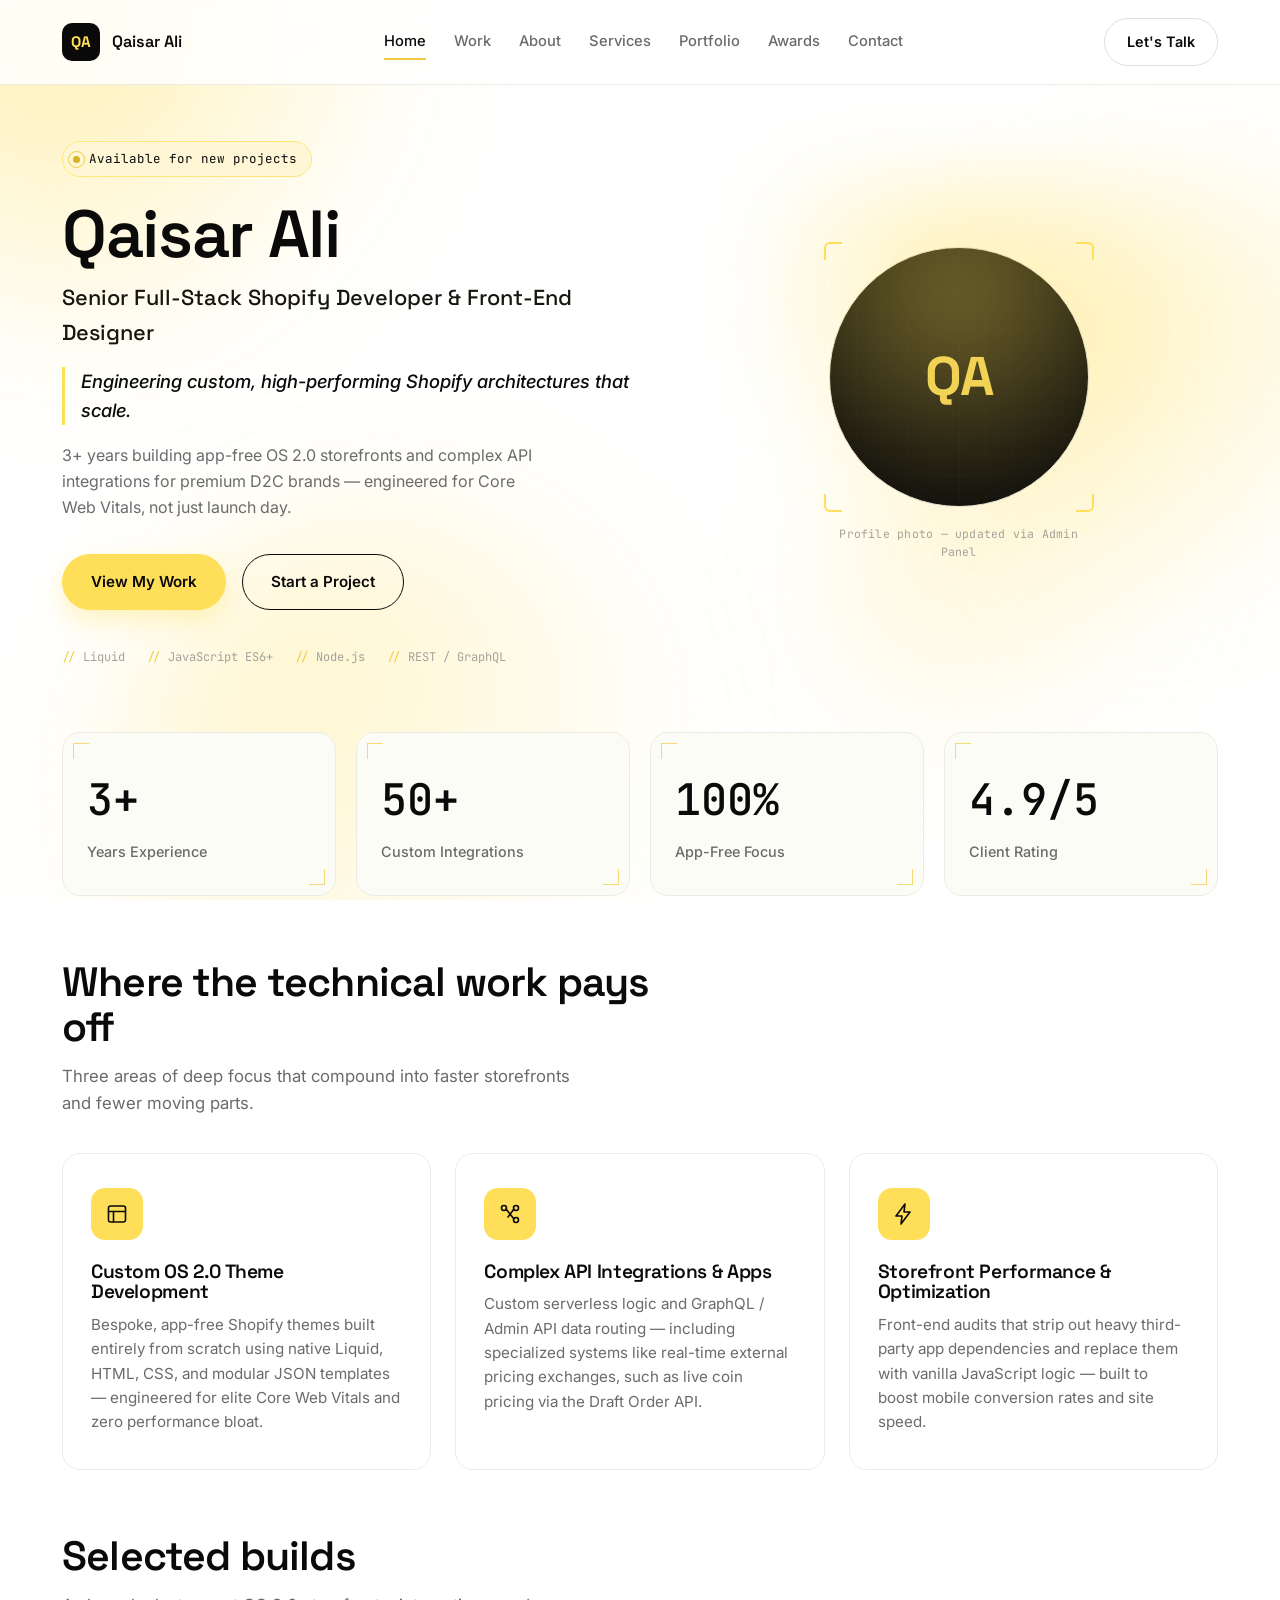
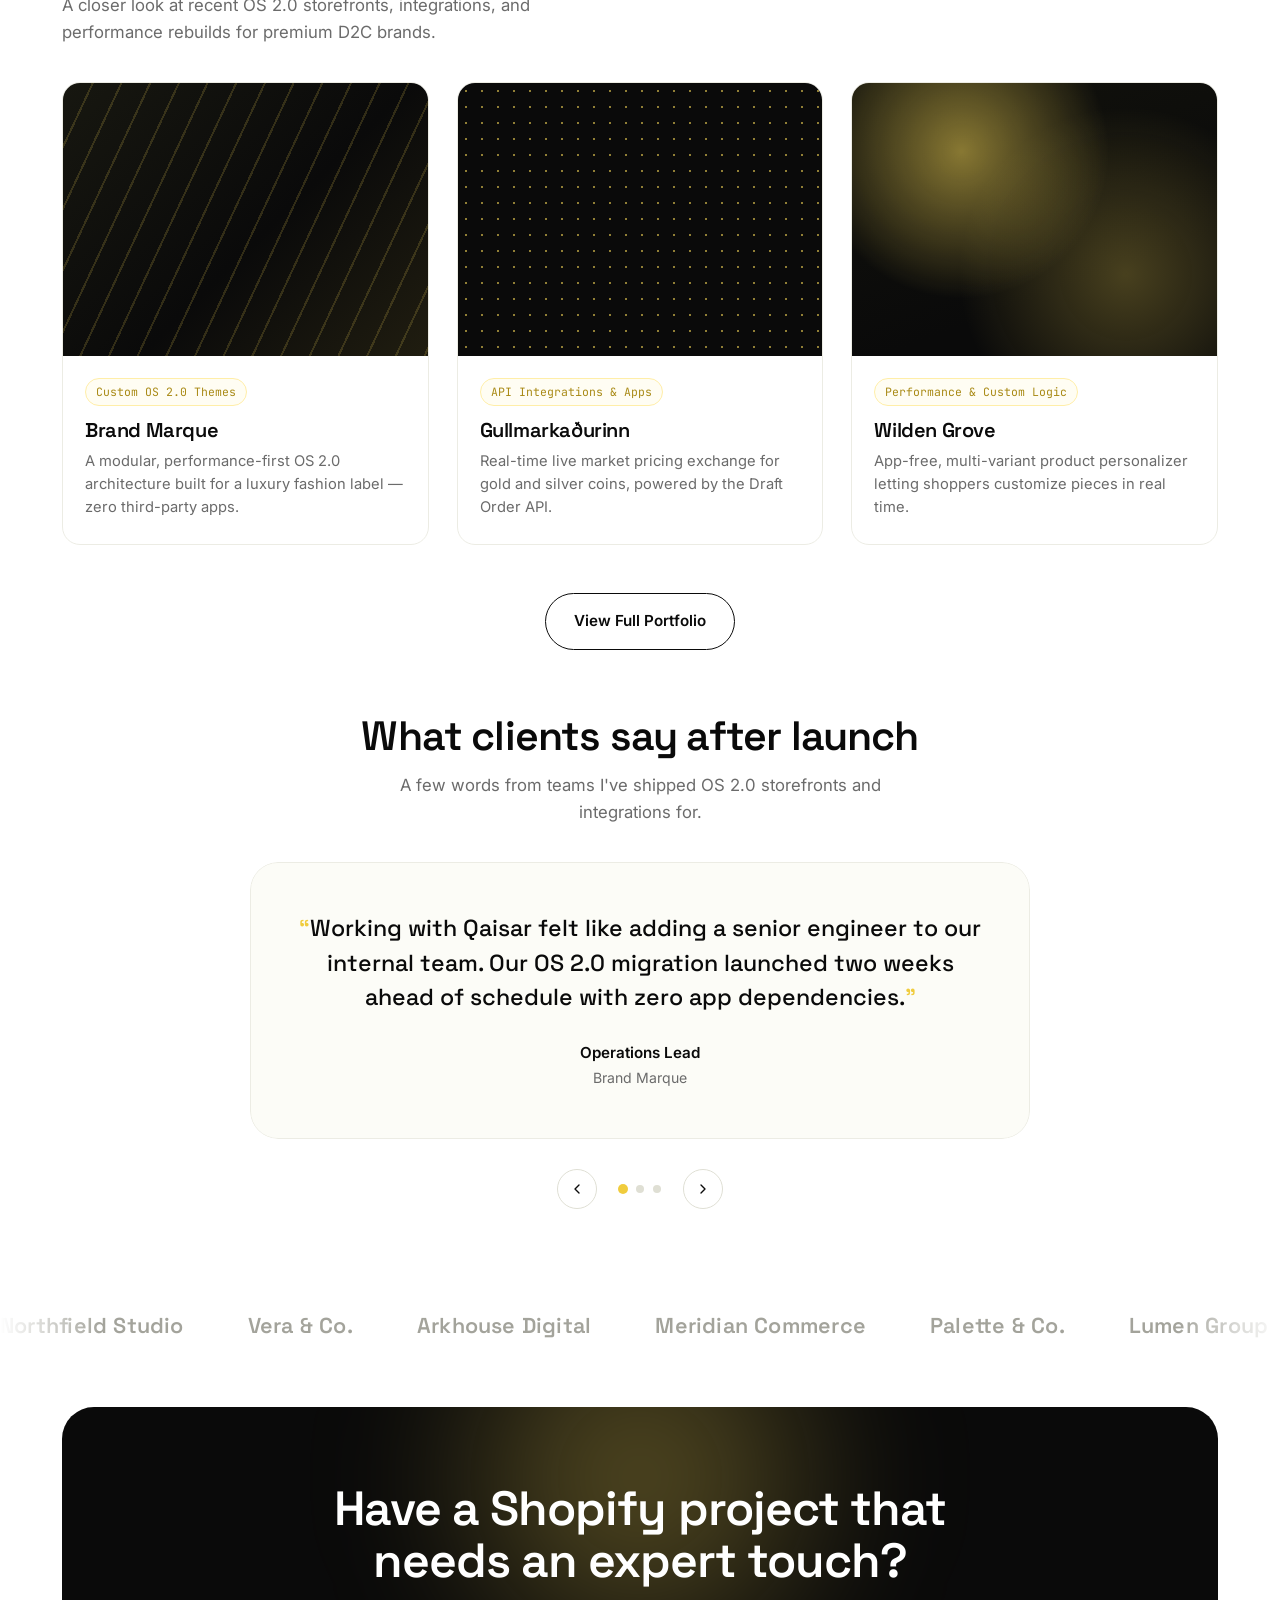
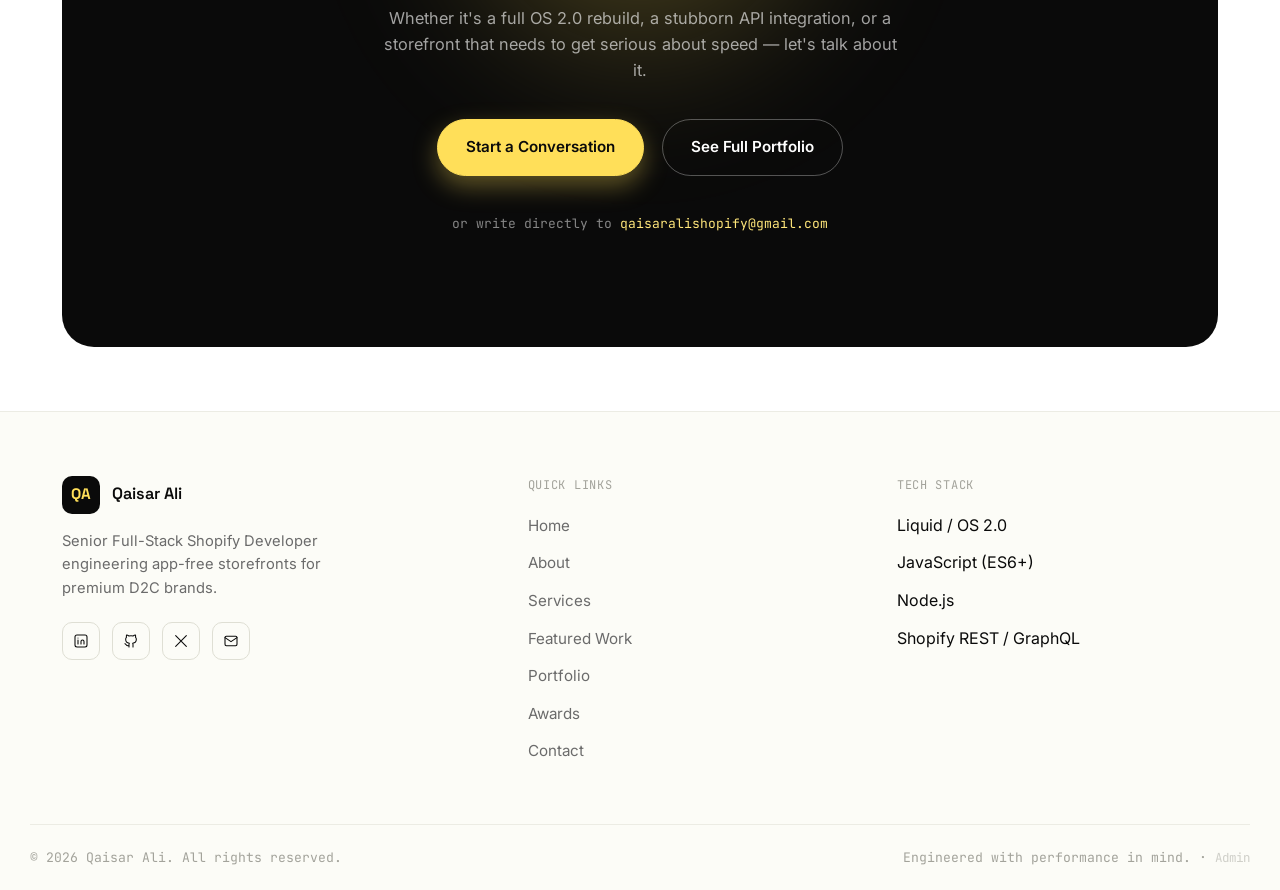
==== qaisaraliportfolio (4)/index.html @ fad95029 "Commit changes" ====
<!DOCTYPE html>
<html lang="en">
<head>
<meta charset="UTF-8">
<meta name="viewport" content="width=device-width, initial-scale=1.0">
<title>Qaisar Ali — Senior Full-Stack Shopify Developer</title>
<meta name="description" content="Qaisar Ali is a Senior Full-Stack Shopify Developer engineering custom, app-free OS 2.0 architectures, complex API integrations, and high-performance storefronts for premium D2C brands.">

<link rel="icon" type="image/svg+xml" href="favicon.svg">

<link rel="preconnect" href="https://fonts.googleapis.com">
<link rel="preconnect" href="https://fonts.gstatic.com" crossorigin>
<link href="https://fonts.googleapis.com/css2?family=Space+Grotesk:wght@500;600;700&family=Inter:wght@400;500;600;700&family=JetBrains+Mono:wght@400;500&display=swap" rel="stylesheet">

<link rel="stylesheet" href="css/style.css">
<script>try{var _t=JSON.parse(localStorage.getItem("qa_site_data_v1")||"{}");document.documentElement.setAttribute("data-theme",_t.theme||"");}catch(e){}</script>
</head>
<body>

<div class="bg-atmosphere" aria-hidden="true">
  <span class="blob blob--1"></span>
  <span class="blob blob--2"></span>
  <span class="blob blob--3"></span>
  <span class="blob blob--4"></span>
</div>

<a href="#main" class="skip-link">Skip to content</a>

<header class="site-header" id="top">
  <div class="container header__inner">
    <a href="index.html" class="brand">
      <span class="brand__mark">QA</span>
      <span class="brand__name">Qaisar Ali</span>
    </a>

    <nav class="nav" id="siteNav">
      <a href="index.html" class="nav__link is-active">Home</a>
      <a href="index.html#work" class="nav__link">Work</a>
      <a href="about.html" class="nav__link">About</a>
      <a href="services.html" class="nav__link">Services</a>
      <a href="portfolio.html" class="nav__link">Portfolio</a>
      <a href="awards.html" class="nav__link">Awards</a>
      <a href="contact.html" class="nav__link">Contact</a>
    </nav>

    <a href="contact.html" class="btn btn--ghost nav__cta">Let's Talk</a>

    <button class="nav-toggle" id="navToggle" aria-label="Toggle menu" aria-expanded="false">
      <span></span><span></span><span></span>
    </button>
  </div>
</header>

<main id="main">

  <!-- ============ HERO ============ -->
  <section class="hero" id="hero">
    <div class="container hero__inner">

      <div class="hero__content">
        <div class="status-pill"><span class="status-dot"></span>Available for new projects</div>
        <h1 class="hero__name" data-key="hero.name">Qaisar Ali</h1>
        <p class="hero__title" data-key="hero.title">Senior Full-Stack Shopify Developer &amp; Front-End Designer</p>
        <p class="hero__tagline" data-key="hero.tagline">Engineering custom, high-performing Shopify architectures that scale.</p>
        <p class="hero__desc" data-key="hero.desc">3+ years building app-free OS 2.0 storefronts and complex API integrations for premium D2C brands — engineered for Core Web Vitals, not just launch day.</p>
        <div class="hero__actions">
          <a href="#work" class="btn btn--primary">View My Work</a>
          <a href="contact.html" class="btn btn--outline">Start a Project</a>
          <a href="#" class="btn btn--ghost" data-cv-link download hidden><svg viewBox="0 0 24 24" fill="none" stroke-width="2" stroke-linecap="round" stroke-linejoin="round"><path d="M12 3v12m0 0 4.5-4.5M12 15l-4.5-4.5"/><path d="M4 17v2a2 2 0 0 0 2 2h12a2 2 0 0 0 2-2v-2"/></svg> Download CV</a>
        </div>
        <div class="hero__tech">
          <span>Liquid</span>
          <span>JavaScript ES6+</span>
          <span>Node.js</span>
          <span>REST / GraphQL</span>
        </div>
      </div>

      <div class="hero__media">
        <div class="portrait">
          <div class="portrait__frame" id="portraitFrame">
            <div class="portrait__glow"></div>
            <div class="portrait__inner">
              <span class="portrait__mono">QA</span>
              <svg class="portrait__grid" viewBox="0 0 400 500" preserveAspectRatio="none">
                <defs>
                  <pattern id="gridPattern" width="40" height="40" patternUnits="userSpaceOnUse">
                    <path d="M 40 0 L 0 0 0 40" fill="none" stroke="#FFDF59" stroke-width="0.5"/>
                  </pattern>
                </defs>
                <rect width="400" height="500" fill="url(#gridPattern)" />
              </svg>
            </div>
            <span class="corner corner--tl"></span>
            <span class="corner corner--tr"></span>
            <span class="corner corner--bl"></span>
            <span class="corner corner--br"></span>
          </div>
          <span class="portrait__caption">Profile photo — updated via Admin Panel</span>
        </div>
      </div>

    </div>
  </section>

  <!-- ============ STATS ============ -->
  <section class="stats reveal" id="stats">
    <div class="container">
      <div class="stats__grid">

        <div class="stat-card">
          <span class="stat-card__corner tl"></span><span class="stat-card__corner br"></span>
          <span class="stat-card__number" data-count-to="3" data-suffix="+">0</span>
          <span class="stat-card__label">Years Experience</span>
        </div>

        <div class="stat-card">
          <span class="stat-card__corner tl"></span><span class="stat-card__corner br"></span>
          <span class="stat-card__number" data-count-to="50" data-suffix="+">0</span>
          <span class="stat-card__label">Custom Integrations</span>
        </div>

        <div class="stat-card">
          <span class="stat-card__corner tl"></span><span class="stat-card__corner br"></span>
          <span class="stat-card__number" data-count-to="100" data-suffix="%">0</span>
          <span class="stat-card__label">App-Free Focus</span>
        </div>

        <div class="stat-card">
          <span class="stat-card__corner tl"></span><span class="stat-card__corner br"></span>
          <span class="stat-card__number" data-count-to="4.9" data-decimal="1" data-suffix="/5">0</span>
          <span class="stat-card__label">Client Rating</span>
        </div>

      </div>
    </div>
  </section>

  <!-- ============ SERVICES TEASER ============ -->
  <section class="services reveal" id="services">
    <div class="container">
      <div class="section-head">
        <h2>Where the technical work pays off</h2>
        <p>Three areas of deep focus that compound into faster storefronts and fewer moving parts.</p>
      </div>

      <div class="services__grid" id="servicesGridMount">
      <!-- rendered by site-render.js -->
      
      </div>
    </div>
  </section>

  <!-- ============ FEATURED WORK ============ -->
  <section class="work reveal" id="work">
    <div class="container">
      <div class="section-head">
        <h2>Selected builds</h2>
        <p>A closer look at recent OS 2.0 storefronts, integrations, and performance rebuilds for premium D2C brands.</p>
      </div>

      <div class="portfolio-grid work__grid" id="workGridMount">
        <!-- rendered by site-render.js — same card component as the Portfolio page -->

      </div>

      <div class="work__cta">
        <a href="portfolio.html" class="btn btn--outline">View Full Portfolio</a>
      </div>
    </div>
  </section>

  <!-- ============ TESTIMONIALS ============ -->
  <section class="testimonials reveal" id="testimonials">
    <div class="container">
      <div class="section-head center" style="margin-inline:auto;">
        <h2>What clients say after launch</h2>
        <p>A few words from teams I've shipped OS 2.0 storefronts and integrations for.</p>
      </div>

      <div class="testimonial-slider">
        <div class="testimonial-track">
          <div class="testimonial-track__inner">

            <div class="testimonial-card">
              <p class="testimonial-card__quote">Working with Qaisar felt like adding a senior engineer to our internal team. Our OS 2.0 migration launched two weeks ahead of schedule with zero app dependencies.</p>
              <p class="testimonial-card__author">Operations Lead</p>
              <p class="testimonial-card__role">Brand Marque</p>
            </div>

            <div class="testimonial-card">
              <p class="testimonial-card__quote">He rebuilt our checkout-to-fulfillment API pipeline from scratch. Order sync errors dropped to zero and our page speed scores jumped across the board.</p>
              <p class="testimonial-card__author">Head of E-Commerce</p>
              <p class="testimonial-card__role">Wilden Grove</p>
            </div>

            <div class="testimonial-card">
              <p class="testimonial-card__quote">Meticulous, fast, and refreshingly low-drama. Qaisar shipped a fully custom storefront and our design team never had to compromise.</p>
              <p class="testimonial-card__author">Founder</p>
              <p class="testimonial-card__role">Gullmarkaðurinn</p>
            </div>

          </div>
        </div>

        <div class="testimonial-nav">
          <button class="testimonial-arrow testimonial-arrow--prev" aria-label="Previous testimonial">
            <svg viewBox="0 0 24 24" fill="none" stroke-width="2" stroke-linecap="round" stroke-linejoin="round"><path d="M15 18l-6-6 6-6"/></svg>
          </button>
          <div class="testimonial-dots"></div>
          <button class="testimonial-arrow testimonial-arrow--next" aria-label="Next testimonial">
            <svg viewBox="0 0 24 24" fill="none" stroke-width="2" stroke-linecap="round" stroke-linejoin="round"><path d="M9 18l6-6-6-6"/></svg>
          </button>
        </div>
      </div>
    </div>
  </section>

  <!-- ============ PARTNERS MARQUEE ============ -->
  <section class="partners reveal" id="partners">
    <div class="container">
      <div class="partners__head">
      </div>
    </div>
    <div class="marquee">
      <div class="marquee__track" id="partnersMarqueeMount">
        <span class="marquee__item">Northfield Studio</span>
        <span class="marquee__item">Vera &amp; Co.</span>
        <span class="marquee__item">Arkhouse Digital</span>
        <span class="marquee__item">Meridian Commerce</span>
        <span class="marquee__item">Palette &amp; Co.</span>
        <span class="marquee__item">Lumen Group</span>
        <!-- duplicate for seamless loop -->
        <span class="marquee__item">Northfield Studio</span>
        <span class="marquee__item">Vera &amp; Co.</span>
        <span class="marquee__item">Arkhouse Digital</span>
        <span class="marquee__item">Meridian Commerce</span>
        <span class="marquee__item">Palette &amp; Co.</span>
        <span class="marquee__item">Lumen Group</span>
      </div>
    </div>
  </section>

  <!-- ============ CLOSING CTA ============ -->
  <section class="cta-final reveal" id="contact-cta">
    <div class="container">
      <div class="cta-final__box">
        <div class="cta-final__glow" aria-hidden="true"></div>
        <h2>Have a Shopify project that needs an expert touch?</h2>
        <p>Whether it's a full OS 2.0 rebuild, a stubborn API integration, or a storefront that needs to get serious about speed — let's talk about it.</p>
        <div class="cta-final__actions">
          <a href="contact.html" class="btn btn--primary">Start a Conversation</a>
          <a href="portfolio.html" class="btn btn--outline" style="border-color:rgba(255,255,255,.3); color:#fff;">See Full Portfolio</a>
        </div>
        <p class="cta-final__email">or write directly to <a href="mailto:qaisaralishopify@gmail.com" data-contact="email-mailto" data-contact="email-mailto"><span data-contact="email-text">qaisaralishopify@gmail.com</span></a></p>
      </div>
    </div>
  </section>

</main>

<footer class="site-footer">
  <div class="container footer__inner">

    <div class="footer__brand">
      <a href="index.html" class="brand">
        <span class="brand__mark">QA</span>
        <span class="brand__name">Qaisar Ali</span>
      </a>
      <p>Senior Full-Stack Shopify Developer engineering app-free storefronts for premium D2C brands.</p>
      <div class="footer__social">
        <a data-contact="linkedin-href" href="#" class="social-icon" aria-label="LinkedIn"><svg viewBox="0 0 24 24" fill="none" stroke-width="1.6" stroke-linecap="round" stroke-linejoin="round"><rect x="3" y="3" width="18" height="18" rx="3"/><path d="M7.5 10.5v6M7.5 7.5v.01M12 16.5v-3.75a2.25 2.25 0 0 1 4.5 0V16.5M12 12.75v3.75"/></svg></a>
        <a data-contact="github-href" href="#" class="social-icon" aria-label="GitHub"><svg viewBox="0 0 24 24" fill="none" stroke-width="1.6" stroke-linecap="round" stroke-linejoin="round"><path d="M9 19c-4.3 1.4-4.3-2.5-6-3m12 5v-3.5c0-1 .1-1.4-.5-2 2.8-.3 5.5-1.4 5.5-6a4.6 4.6 0 0 0-1.3-3.2 4.2 4.2 0 0 0-.1-3.2s-1.1-.3-3.5 1.3a12.3 12.3 0 0 0-6.2 0C6.5 2.8 5.4 3.1 5.4 3.1a4.2 4.2 0 0 0-.1 3.2A4.6 4.6 0 0 0 4 9.5c0 4.6 2.7 5.7 5.5 6-.6.6-.6 1.2-.5 2V21"/></svg></a>
        <a href="#" class="social-icon" aria-label="X (Twitter)"><svg viewBox="0 0 24 24" fill="none" stroke-width="1.6" stroke-linecap="round" stroke-linejoin="round"><path d="M4 4l16 16M20 4 4 20"/></svg></a>
        <a href="mailto:qaisaralishopify@gmail.com" class="social-icon" aria-label="Email"><svg viewBox="0 0 24 24" fill="none" stroke-width="1.6" stroke-linecap="round" stroke-linejoin="round"><rect x="3" y="5" width="18" height="14" rx="2"/><path d="m3 7 9 6 9-6"/></svg></a>
      </div>
    </div>

    <div class="footer__nav">
      <p class="footer__heading">Quick Links</p>
      <ul class="footer__links">
        <li><a href="index.html">Home</a></li>
        <li><a href="about.html">About</a></li>
        <li><a href="services.html">Services</a></li>
        <li><a href="index.html#work">Featured Work</a></li>
        <li><a href="portfolio.html">Portfolio</a></li>
        <li><a href="awards.html">Awards</a></li>
        <li><a href="contact.html">Contact</a></li>
      </ul>
    </div>

    <div class="footer__stack">
      <p class="footer__heading">Tech Stack</p>
      <ul class="footer__links">
        <li>Liquid / OS 2.0</li>
        <li>JavaScript (ES6+)</li>
        <li>Node.js</li>
        <li>Shopify REST / GraphQL</li>
      </ul>
    </div>

  </div>

  <div class="container footer__bottom">
    <p>&copy; 2026 Qaisar Ali. All rights reserved.</p>
    <p class="footer__built">Engineered with performance in mind. · <a href="admin.html" style="color:inherit;opacity:.5;font-size:.78rem;">Admin</a></p>
  </div>
</footer>

<!-- ============ LIGHTBOX ============ -->
<div class="lightbox" id="lightbox" aria-hidden="true">
  <div class="lightbox__backdrop" data-close></div>
  <div class="lightbox__panel" role="dialog" aria-modal="true" aria-labelledby="lightboxTitle">
    <button type="button" class="lightbox__close" data-close aria-label="Close project details">
      <svg viewBox="0 0 24 24" fill="none" stroke-width="2" stroke-linecap="round" stroke-linejoin="round"><path d="M6 6l12 12M18 6 6 18"/></svg>
    </button>
    <div class="lightbox__media-wrap">
      <div class="lightbox__media" id="lightboxMedia"></div>
      <a href="#" id="lightboxLiveLink" class="btn btn--primary lightbox__live-link" target="_blank" rel="noopener" hidden>
        Visit Live Site
        <svg viewBox="0 0 24 24" fill="none" stroke-width="2" stroke-linecap="round" stroke-linejoin="round"><path d="M18 13v6a2 2 0 0 1-2 2H5a2 2 0 0 1-2-2V8a2 2 0 0 1 2-2h6"/><polyline points="15 3 21 3 21 9"/><line x1="10" y1="14" x2="21" y2="3"/></svg>
      </a>
    </div>
    <div class="lightbox__gallery" id="lightboxGallery" hidden></div>
    <div class="lightbox__body">
      <span class="lightbox__tag" id="lightboxTag"></span>
      <h3 id="lightboxTitle"></h3>
      <p id="lightboxDesc"></p>
      <div class="lightbox__tags" id="lightboxTags"></div>
    </div>
  </div>
</div>

<script src="js/site-data.js"></script>
<script src="js/site-render.js"></script>
<script src="js/main.js"></script>
</body>
</html>
---- qaisaraliportfolio (4)/css/style.css ----
/* ==========================================================================
   QAISAR ALI — PORTFOLIO DESIGN SYSTEM
   Shared across every page. Do not fork this file per page.
   ========================================================================== */

/* ---------- Reset ---------- */
*, *::before, *::after { box-sizing: border-box; margin: 0; padding: 0; }
html { scroll-behavior: smooth; }
@media (prefers-reduced-motion: reduce) {
  html { scroll-behavior: auto; }
}
img, svg { display: block; max-width: 100%; }
a { color: inherit; text-decoration: none; }
button { font: inherit; cursor: pointer; background: none; border: none; color: inherit; }
ul { list-style: none; }
input, textarea, select { font: inherit; }

/* ---------- Design Tokens ---------- */
:root {
  /* Core palette — locked, reused on every page */
  --color-bg: #FFFFFF;
  --color-bg-alt: #FCFCF7;
  --color-ink: #0A0A0A;
  --color-ink-soft: #16160F;
  --color-muted: #6B6B6B;
  --color-faint: #A3A39B;
  --color-line: #ECECE4;
  --color-line-strong: #DFDFD4;
  --surface-strong: #0A0A0A; /* always-dark accent blocks (CTA box, badges) in every theme */
  --surface-rgb: 255,255,255; /* header/backdrop translucency — matches --color-bg */

  --accent-50:  #FFFDF3;
  --accent-100: #FFF6D6;
  --accent-200: #FFEEA8;
  --accent-300: #FFE67A;
  --accent-400: #FFDF59; /* primary accent */
  --accent-500: #F0CC3D;
  --accent-600: #D6B324;
  --accent-700: #A98A16;
  --accent-rgb: 255,223,89;

  /* Type */
  --font-display: 'Space Grotesk', 'Helvetica Neue', Arial, sans-serif;
  --font-body: 'Inter', 'Helvetica Neue', Arial, sans-serif;
  --font-mono: 'JetBrains Mono', 'SFMono-Regular', Consolas, monospace;

  /* Layout */
  --container-w: 1220px;
  --radius-sm: 8px;
  --radius-md: 18px;
  --radius-lg: 28px;
  --ease-out: cubic-bezier(.16,.84,.44,1);
  --ease-in-out: cubic-bezier(.65,0,.35,1);

  --shadow-sm: 0 2px 10px rgba(10,10,10,.05);
  --shadow-md: 0 16px 40px rgba(10,10,10,.08);
  --shadow-accent: 0 24px 64px rgba(var(--accent-rgb),.45);
}

/* ---------- Alternate themes (toggled via [data-theme] on <html>, set by Admin Panel) ---------- */
[data-theme="midnight-blue"] {
  --color-bg: #0B1220;
  --color-bg-alt: #101A2E;
  --color-ink: #F3F6FB;
  --color-ink-soft: #E4EAF4;
  --color-muted: #9AA8C2;
  --color-faint: #7484A3;
  --color-line: #1F2C46;
  --color-line-strong: #2A3B5C;
  --surface-strong: #060A14;
  --surface-rgb: 11,18,32;

  --accent-50:  #0E1B33;
  --accent-100: #12274A;
  --accent-200: #1B3C71;
  --accent-300: #2E5FAE;
  --accent-400: #4C8DFF;
  --accent-500: #3D78E8;
  --accent-600: #2E62C9;
  --accent-700: #BFD6FF;
  --accent-rgb: 76,141,255;
}

[data-theme="charcoal-orange"] {
  --color-bg: #171513;
  --color-bg-alt: #1E1B18;
  --color-ink: #F5F1EC;
  --color-ink-soft: #E8E2DA;
  --color-muted: #ABA097;
  --color-faint: #857A70;
  --color-line: #2C2723;
  --color-line-strong: #3A332D;
  --surface-strong: #0E0C0A;
  --surface-rgb: 23,21,19;

  --accent-50:  #2B1B0F;
  --accent-100: #40230F;
  --accent-200: #6B330F;
  --accent-300: #A8480F;
  --accent-400: #FF7A33;
  --accent-500: #E8661F;
  --accent-600: #C7541A;
  --accent-700: #FFC9A8;
  --accent-rgb: 255,122,51;
}

[data-theme="emerald-dark"] {
  --color-bg: #0C1712;
  --color-bg-alt: #101F18;
  --color-ink: #EFF6F1;
  --color-ink-soft: #E1ECE5;
  --color-muted: #9DB3A7;
  --color-faint: #728C7E;
  --color-line: #1D3327;
  --color-line-strong: #274435;
  --surface-strong: #060F0A;
  --surface-rgb: 12,23,18;

  --accent-50:  #0D2318;
  --accent-100: #113321;
  --accent-200: #164F30;
  --accent-300: #1B7A44;
  --accent-400: #2ECC71;
  --accent-500: #27B563;
  --accent-600: #1E9A52;
  --accent-700: #A9EFC4;
  --accent-rgb: 46,204,113;
}

/* ---------- Base ---------- */
html, body { height: 100%; }
* { transition: background-color .4s ease, border-color .4s ease, color .4s ease; }
body {
  font-family: var(--font-body);
  background: var(--color-bg);
  color: var(--color-ink);
  font-size: 16px;
  line-height: 1.6;
  -webkit-font-smoothing: antialiased;
  overflow-x: hidden;
}

h1, h2, h3, h4 {
  font-family: var(--font-display);
  font-weight: 600;
  line-height: 1.08;
  letter-spacing: -0.02em;
  color: var(--color-ink);
}

.container {
  width: 100%;
  max-width: var(--container-w);
  margin-inline: auto;
  padding-inline: 32px;
}

.skip-link {
  position: absolute;
  left: -999px;
  top: 0;
  background: var(--surface-strong);
  color: var(--accent-400);
  padding: 12px 18px;
  z-index: 999;
  border-radius: 0 0 8px 0;
  font-family: var(--font-mono);
  font-size: 13px;
}
.skip-link:focus { left: 0; }

:focus-visible {
  outline: 2px solid var(--color-ink);
  outline-offset: 3px;
  border-radius: 4px;
}

section { position: relative; }

/* ---------- Eyebrow / section labels (signature motif) ---------- */
.eyebrow {
  display: inline-flex;
  align-items: center;
  gap: 8px;
  font-family: var(--font-mono);
  font-size: 12.5px;
  letter-spacing: 0.01em;
  color: var(--color-muted);
  background: var(--accent-50);
  border: 1px solid var(--color-line);
  padding: 5px 12px;
  border-radius: 100px;
  margin-bottom: 18px;
}
.eyebrow::before {
  content: '';
  width: 6px;
  height: 6px;
  border-radius: 50%;
  background: var(--accent-500);
  flex-shrink: 0;
}

.section-head {
  max-width: 640px;
  margin-bottom: 36px;
}
.section-head h2,
.section-head h1 {
  font-size: clamp(1.9rem, 3.2vw, 2.7rem);
  margin-bottom: 14px;
}
.section-head p {
  color: var(--color-muted);
  font-size: 1.05rem;
  max-width: 520px;
}
.section-head.center { margin-inline: auto; text-align: center; }
.section-head.center p { margin-inline: auto; }

/* ---------- Buttons ---------- */
.btn {
  display: inline-flex;
  align-items: center;
  justify-content: center;
  gap: 10px;
  font-family: var(--font-body);
  font-weight: 600;
  font-size: 0.95rem;
  padding: 15px 28px;
  border-radius: 100px;
  transition: transform .35s var(--ease-out), box-shadow .35s var(--ease-out), background-color .3s ease, color .3s ease, border-color .3s ease;
  white-space: nowrap;
}
.btn--primary {
  background: var(--accent-400);
  color: var(--surface-strong);
  border: 1px solid var(--accent-400);
  box-shadow: 0 10px 24px rgba(var(--accent-rgb),.35);
}
.btn--primary:hover {
  background: var(--accent-500);
  border-color: var(--accent-500);
  transform: translateY(-3px);
  box-shadow: 0 16px 32px rgba(var(--accent-rgb),.5);
}
.btn--outline {
  background: transparent;
  color: var(--color-ink);
  border: 1.5px solid var(--color-ink);
}
.btn--outline:hover {
  background: var(--surface-strong);
  color: var(--accent-400);
  transform: translateY(-3px);
}
.btn--ghost {
  background: transparent;
  color: var(--color-ink);
  border: 1.5px solid var(--color-line-strong);
  padding: 11px 22px;
  font-size: 0.9rem;
}
.btn--ghost:hover {
  border-color: var(--color-ink);
  background: var(--accent-50);
}
.btn--block { width: 100%; }
.btn svg { width: 17px; height: 17px; flex-shrink: 0; stroke: currentColor; }
.btn[hidden] { display: none; }

/* ---------- Ambient background atmosphere ---------- */
.bg-atmosphere {
  position: fixed;
  inset: 0;
  z-index: -1;
  overflow: hidden;
  pointer-events: none;
}
.blob {
  position: absolute;
  border-radius: 50%;
  background: radial-gradient(circle at 30% 30%, rgba(var(--accent-rgb),.9), rgba(var(--accent-rgb),0) 70%);
  filter: blur(70px);
  opacity: .55;
  will-change: transform;
}
.blob--1 { width: 560px; height: 560px; top: -160px; left: -120px; animation: drift1 26s var(--ease-in-out) infinite alternate; }
.blob--2 { width: 460px; height: 460px; top: 20%; right: -160px; opacity: .4; animation: drift2 32s var(--ease-in-out) infinite alternate; }
.blob--3 { width: 620px; height: 620px; bottom: -220px; left: 8%; opacity: .35; animation: drift3 30s var(--ease-in-out) infinite alternate; }
.blob--4 { width: 380px; height: 380px; bottom: 12%; right: 6%; opacity: .3; animation: drift1 22s var(--ease-in-out) infinite alternate-reverse; }

@keyframes drift1 {
  0%   { transform: translate(0,0) scale(1); }
  100% { transform: translate(40px,60px) scale(1.12); }
}
@keyframes drift2 {
  0%   { transform: translate(0,0) scale(1); }
  100% { transform: translate(-50px,40px) scale(0.9); }
}
@keyframes drift3 {
  0%   { transform: translate(0,0) scale(1); }
  100% { transform: translate(30px,-50px) scale(1.08); }
}
@media (prefers-reduced-motion: reduce) {
  .blob { animation: none !important; }
}

/* ---------- Header / Nav ---------- */
.site-header {
  position: sticky;
  top: 0;
  z-index: 100;
  background: rgba(var(--surface-rgb),.82);
  backdrop-filter: blur(14px);
  -webkit-backdrop-filter: blur(14px);
  border-bottom: 1px solid var(--color-line);
}
.header__inner {
  display: flex;
  align-items: center;
  justify-content: space-between;
  gap: 24px;
  height: 84px;
}
.brand {
  display: flex;
  align-items: center;
  gap: 12px;
  font-family: var(--font-display);
  font-weight: 600;
  font-size: 1.02rem;
  color: var(--color-ink);
}
.brand__mark {
  display: inline-flex;
  align-items: center;
  justify-content: center;
  width: 38px;
  height: 38px;
  border-radius: 10px;
  background: var(--surface-strong);
  color: var(--accent-400);
  font-family: var(--font-display);
  font-weight: 700;
  font-size: 0.95rem;
  letter-spacing: -0.02em;
}
.nav {
  display: flex;
  align-items: center;
  gap: 28px;
}
.nav__link {
  font-size: 0.92rem;
  font-weight: 500;
  color: var(--color-muted);
  position: relative;
  padding: 4px 0;
  transition: color .25s ease;
}
.nav__link::after {
  content: '';
  position: absolute;
  left: 0; bottom: -2px;
  width: 0;
  height: 2px;
  background: var(--accent-500);
  transition: width .3s var(--ease-out);
}
.nav__link:hover, .nav__link.is-active { color: var(--color-ink); }
.nav__link:hover::after, .nav__link.is-active::after { width: 100%; }

.nav-toggle {
  display: none;
  flex-direction: column;
  gap: 5px;
  width: 40px;
  height: 40px;
  align-items: center;
  justify-content: center;
}
.nav-toggle span {
  width: 22px;
  height: 2px;
  background: var(--color-ink);
  transition: transform .3s ease, opacity .3s ease;
}
.nav-toggle.is-open span:nth-child(1) { transform: translateY(7px) rotate(45deg); }
.nav-toggle.is-open span:nth-child(2) { opacity: 0; }
.nav-toggle.is-open span:nth-child(3) { transform: translateY(-7px) rotate(-45deg); }

/* ---------- Reveal-on-scroll ---------- */
.reveal {
  opacity: 0;
  transform: translateY(28px);
  transition: opacity .8s var(--ease-out), transform .8s var(--ease-out);
}
.reveal.is-visible { opacity: 1; transform: translateY(0); }
@media (prefers-reduced-motion: reduce) {
  .reveal { opacity: 1 !important; transform: none !important; transition: none !important; }
}

/* ---------- Hero ---------- */
.hero { padding: 56px 0 64px; }
.hero__inner {
  display: grid;
  grid-template-columns: 1.05fr 0.95fr;
  align-items: center;
  gap: 64px;
}
.hero__content > * {
  opacity: 0;
  transform: translateY(22px);
}
body.is-loaded .hero__content > * {
  animation: heroIn .85s var(--ease-out) forwards;
}
body.is-loaded .hero__content > *:nth-child(1) { animation-delay: .05s; }
body.is-loaded .hero__content > *:nth-child(2) { animation-delay: .15s; }
body.is-loaded .hero__content > *:nth-child(3) { animation-delay: .25s; }
body.is-loaded .hero__content > *:nth-child(4) { animation-delay: .35s; }
body.is-loaded .hero__content > *:nth-child(5) { animation-delay: .45s; }
body.is-loaded .hero__content > *:nth-child(6) { animation-delay: .55s; }
body.is-loaded .hero__content > *:nth-child(7) { animation-delay: .65s; }
@keyframes heroIn { to { opacity: 1; transform: translateY(0); } }

.status-pill {
  display: inline-flex;
  align-items: center;
  gap: 9px;
  font-family: var(--font-mono);
  font-size: 12.5px;
  color: var(--color-ink);
  background: var(--accent-100);
  border: 1px solid var(--accent-300);
  padding: 7px 14px 7px 10px;
  border-radius: 100px;
  margin-bottom: 22px;
}
.status-dot {
  position: relative;
  width: 7px; height: 7px;
  border-radius: 50%;
  background: var(--accent-600);
}
.status-dot::after {
  content: '';
  position: absolute;
  inset: -5px;
  border-radius: 50%;
  border: 1.5px solid var(--accent-500);
  animation: pulseRing 2.4s var(--ease-in-out) infinite;
}
@keyframes pulseRing {
  0% { transform: scale(.6); opacity: .8; }
  100% { transform: scale(1.7); opacity: 0; }
}
@media (prefers-reduced-motion: reduce) { .status-dot::after { animation: none; } }

.hero__name {
  font-size: clamp(2.6rem, 5.2vw, 4.4rem);
  margin-bottom: 10px;
}
.hero__title {
  font-family: var(--font-display);
  font-size: clamp(1.1rem, 1.7vw, 1.4rem);
  font-weight: 500;
  color: var(--color-ink-soft);
  margin-bottom: 16px;
}
.hero__tagline {
  font-size: 1.15rem;
  font-weight: 500;
  color: var(--color-ink);
  border-left: 3px solid var(--accent-400);
  padding-left: 16px;
  margin-bottom: 18px;
  font-style: italic;
}
.hero__desc {
  color: var(--color-muted);
  font-size: 1rem;
  max-width: 480px;
  margin-bottom: 34px;
}
.hero__actions {
  display: flex;
  gap: 16px;
  flex-wrap: wrap;
  margin-bottom: 38px;
}
.hero__tech {
  display: flex;
  flex-wrap: wrap;
  gap: 10px 22px;
  font-family: var(--font-mono);
  font-size: 12px;
  color: var(--color-faint);
}
.hero__tech span::before { content: '// '; color: var(--accent-500); }

/* Portrait — sized like a standard platform profile photo (square, circular,
   ~260px), not an oversized banner image. */
.hero__media { display: flex; justify-content: center; }
.portrait { position: relative; width: min(100%, 260px); }
.portrait__frame {
  position: relative;
  aspect-ratio: 1 / 1;
  border-radius: 50%;
  border: 1px solid var(--color-line-strong);
  background: linear-gradient(160deg, #12120C 0%, #0A0A0A 60%);
  opacity: 0;
  transform: scale(.9);
}
body.is-loaded .portrait__frame {
  animation: avatarReveal .9s var(--ease-out) forwards;
  animation-delay: .3s;
}
@keyframes avatarReveal {
  to { opacity: 1; transform: scale(1); }
}
.portrait__glow {
  position: absolute;
  inset: -30%;
  background: radial-gradient(circle at 50% 30%, rgba(var(--accent-rgb),.55), transparent 65%);
  filter: blur(40px);
  opacity: 0;
  transition: opacity 1s ease;
}
body.is-loaded .portrait__glow { opacity: .8; transition-delay: .6s; }
.portrait__inner {
  position: absolute;
  inset: 0;
  border-radius: 50%;
  overflow: hidden;
  display: flex;
  align-items: center;
  justify-content: center;
}
.portrait__mono {
  font-family: var(--font-display);
  font-weight: 700;
  font-size: clamp(2.6rem, 6vw, 3.4rem);
  color: var(--accent-400);
  letter-spacing: -0.03em;
  opacity: .92;
  position: relative;
  z-index: 2;
}
.portrait__grid {
  position: absolute;
  inset: 0;
  width: 100%;
  height: 100%;
  opacity: .16;
}
.corner {
  position: absolute;
  width: 18px;
  height: 18px;
  border-color: var(--accent-400);
  border-style: solid;
  border-width: 0;
  opacity: 0;
  transition: opacity .6s ease;
}
body.is-loaded .corner { opacity: 1; transition-delay: .9s; }
.corner--tl { top: -6px; left: -6px; border-top-width: 2px; border-left-width: 2px; border-radius: 6px 0 0 0; }
.corner--tr { top: -6px; right: -6px; border-top-width: 2px; border-right-width: 2px; border-radius: 0 6px 0 0; }
.corner--bl { bottom: -6px; left: -6px; border-bottom-width: 2px; border-left-width: 2px; border-radius: 0 0 0 6px; }
.corner--br { bottom: -6px; right: -6px; border-bottom-width: 2px; border-right-width: 2px; border-radius: 0 0 6px 0; }

.portrait__caption {
  display: block;
  text-align: center;
  font-family: var(--font-mono);
  font-size: 11.5px;
  color: var(--color-faint);
  margin-top: 18px;
  letter-spacing: 0.02em;
}

/* ---------- Stats ---------- */
.stats { padding: 0 0 56px; }
.stats__grid {
  display: grid;
  grid-template-columns: repeat(4, 1fr);
  gap: 20px;
}
.stat-card {
  position: relative;
  background: var(--color-bg-alt);
  border: 1px solid var(--color-line);
  border-radius: var(--radius-md);
  padding: 32px 24px;
  transition: border-color .35s ease, transform .35s var(--ease-out), box-shadow .35s ease;
}
.stat-card:hover {
  border-color: var(--accent-400);
  transform: translateY(-4px);
  box-shadow: var(--shadow-md);
}
.stat-card__corner {
  position: absolute;
  width: 16px; height: 16px;
  border-color: var(--accent-500);
  border-style: solid;
  border-width: 0;
  opacity: .7;
}
.stat-card__corner.tl { top: 10px; left: 10px; border-top-width: 1.5px; border-left-width: 1.5px; }
.stat-card__corner.br { bottom: 10px; right: 10px; border-bottom-width: 1.5px; border-right-width: 1.5px; }
.stat-card__number {
  display: block;
  font-family: var(--font-mono);
  font-weight: 500;
  font-size: clamp(2.2rem, 3.4vw, 2.8rem);
  color: var(--color-ink);
  margin-bottom: 6px;
}
.stat-card__label {
  display: block;
  font-size: 0.9rem;
  color: var(--color-muted);
  font-weight: 500;
}
.reveal.stats__grid .stat-card,
.stats__grid .stat-card { transition-delay: 0s; }
.stats__grid .stat-card:nth-child(1) { transition-delay: .05s; }
.stats__grid .stat-card:nth-child(2) { transition-delay: .15s; }
.stats__grid .stat-card:nth-child(3) { transition-delay: .25s; }
.stats__grid .stat-card:nth-child(4) { transition-delay: .35s; }

/* ---------- Services ---------- */
.services { padding: 8px 0 56px; }
.services__grid {
  display: grid;
  grid-template-columns: repeat(3, 1fr);
  gap: 24px;
}
.service-card {
  background: var(--color-bg);
  border: 1px solid var(--color-line);
  border-radius: var(--radius-md);
  padding: 34px 28px;
  transition: transform .4s var(--ease-out), box-shadow .4s ease, border-color .4s ease;
}
.service-card:hover {
  transform: translateY(-6px);
  box-shadow: var(--shadow-md);
  border-color: var(--color-line-strong);
}
.service-card__icon {
  width: 52px; height: 52px;
  border-radius: 14px;
  background: var(--accent-400);
  display: flex; align-items: center; justify-content: center;
  margin-bottom: 22px;
  transition: transform .4s var(--ease-out);
}
.service-card:hover .service-card__icon { transform: rotate(-6deg) scale(1.05); }
.service-card__icon svg { width: 24px; height: 24px; stroke: var(--surface-strong); }
.service-card h3 {
  font-size: 1.2rem;
  margin-bottom: 10px;
}
.service-card p { color: var(--color-muted); font-size: 0.95rem; }
.service-card:nth-child(1) { transition-delay: .05s; }
.service-card:nth-child(2) { transition-delay: .16s; }
.service-card:nth-child(3) { transition-delay: .27s; }
.service-card:nth-child(4) { transition-delay: .38s; }

/* ---------- Featured Work ---------- */
.work { padding: 8px 0 56px; }
.work__grid {
  display: grid;
  grid-template-columns: repeat(3, 1fr);
  gap: 24px;
  margin-bottom: 48px;
}
.work-card {
  position: relative;
  border-radius: var(--radius-md);
  overflow: hidden;
  border: 1px solid var(--color-line);
  background: var(--surface-strong);
  aspect-ratio: 4/5;
  display: block;
}
.work-card__media {
  position: absolute; inset: 0;
  transition: transform .7s var(--ease-out);
}
.work-card:hover .work-card__media { transform: scale(1.08); }
.work-card__overlay {
  position: absolute; inset: 0;
  background: linear-gradient(0deg, rgba(0,0,0,.78) 0%, rgba(0,0,0,.15) 45%, rgba(0,0,0,0) 65%);
  display: flex;
  flex-direction: column;
  justify-content: flex-end;
  padding: 26px;
}
.work-card__tag {
  font-family: var(--font-mono);
  font-size: 11.5px;
  color: var(--accent-400);
  margin-bottom: 8px;
  letter-spacing: .02em;
}
.work-card__title {
  font-family: var(--font-display);
  color: #fff;
  font-size: 1.3rem;
  font-weight: 600;
  display: flex;
  align-items: center;
  justify-content: space-between;
  gap: 10px;
}
.work-card__arrow {
  width: 34px; height: 34px;
  border-radius: 50%;
  background: var(--accent-400);
  display: flex; align-items: center; justify-content: center;
  flex-shrink: 0;
  transform: translate(-6px,6px) rotate(-45deg);
  opacity: 0;
  transition: all .4s var(--ease-out);
}
.work-card:hover .work-card__arrow { opacity: 1; transform: translate(0,0) rotate(0deg); }
.work-card__arrow svg { width: 16px; height: 16px; stroke: var(--surface-strong); }

/* thumbnail art variants — abstract, on-brand placeholders */
.thumb--marque {
  background:
    repeating-linear-gradient(115deg, rgba(var(--accent-rgb),.16) 0 2px, transparent 2px 26px),
    linear-gradient(135deg, #171710 0%, #0A0A0A 55%, #201d10 100%);
}
.thumb--wilden {
  background:
    radial-gradient(circle at 30% 25%, rgba(var(--accent-rgb),.5), transparent 45%),
    radial-gradient(circle at 75% 70%, rgba(var(--accent-rgb),.25), transparent 50%),
    linear-gradient(160deg, #12120C 0%, #0A0A0A 70%);
}
.thumb--gull {
  background-image:
    radial-gradient(rgba(var(--accent-rgb),.55) 1.4px, transparent 1.4px);
  background-size: 16px 16px;
  background-position: 0 0;
  background-color: #0A0A0A;
}
.work__cta { display: flex; justify-content: center; }

/* ---------- Testimonials ---------- */
.testimonials { padding: 8px 0 56px; }
.testimonial-slider { position: relative; max-width: 780px; margin-inline: auto; }
.testimonial-track {
  overflow: hidden;
  border-radius: var(--radius-lg);
}
.testimonial-track__inner {
  display: flex;
  transition: transform .6s var(--ease-in-out);
}
.testimonial-card {
  flex: 0 0 100%;
  background: var(--color-bg-alt);
  border: 1px solid var(--color-line);
  border-radius: var(--radius-lg);
  padding: 48px 44px;
  text-align: center;
}
.testimonial-card__quote {
  font-family: var(--font-display);
  font-size: clamp(1.15rem, 2vw, 1.45rem);
  font-weight: 500;
  line-height: 1.5;
  color: var(--color-ink);
  margin-bottom: 26px;
}
.testimonial-card__quote::before { content: '\201C'; color: var(--accent-500); }
.testimonial-card__quote::after { content: '\201D'; color: var(--accent-500); }
.testimonial-card__author { font-weight: 600; font-size: .95rem; }
.testimonial-card__role { color: var(--color-muted); font-size: .88rem; margin-top: 2px; }
.testimonial-nav {
  display: flex;
  align-items: center;
  justify-content: center;
  gap: 22px;
  margin-top: 30px;
}
.testimonial-arrow {
  width: 40px; height: 40px;
  border-radius: 50%;
  border: 1.5px solid var(--color-line-strong);
  display: flex; align-items: center; justify-content: center;
  transition: border-color .3s ease, background .3s ease;
}
.testimonial-arrow:hover { border-color: var(--color-ink); background: var(--accent-50); }
.testimonial-arrow svg { width: 16px; height: 16px; stroke: var(--color-ink); }
.testimonial-dots { display: flex; gap: 9px; }
.testimonial-dot {
  width: 8px; height: 8px;
  border-radius: 50%;
  background: var(--color-line-strong);
  transition: background .3s ease, transform .3s ease;
}
.testimonial-dot.is-active { background: var(--accent-500); transform: scale(1.25); }

/* ---------- Partners marquee ---------- */
.partners { padding: 8px 0 56px; }
.partners__head { text-align: center; margin-bottom: 36px; }
.partners__head .eyebrow { margin-bottom: 0; }
.marquee {
  overflow: hidden;
  -webkit-mask-image: linear-gradient(90deg, transparent, #000 8%, #000 92%, transparent);
  mask-image: linear-gradient(90deg, transparent, #000 8%, #000 92%, transparent);
}
.marquee__track {
  display: flex;
  width: max-content;
  gap: 64px;
  animation: marqueeScroll 32s linear infinite;
}
.marquee:hover .marquee__track { animation-play-state: paused; }
@keyframes marqueeScroll {
  from { transform: translateX(0); }
  to { transform: translateX(-50%); }
}
.marquee__item {
  font-family: var(--font-display);
  font-weight: 600;
  font-size: 1.35rem;
  color: var(--color-faint);
  letter-spacing: 0.01em;
  white-space: nowrap;
  transition: color .3s ease;
}
.marquee__item:hover { color: var(--color-ink); }
@media (prefers-reduced-motion: reduce) {
  .marquee__track { animation: none; overflow-x: auto; }
}

/* ---------- Closing CTA ---------- */
.cta-final { padding: 8px 0 64px; }
.cta-final__box {
  position: relative;
  background: var(--surface-strong);
  border-radius: 32px;
  padding: 76px 48px;
  text-align: center;
  overflow: hidden;
}
.cta-final__glow {
  position: absolute;
  width: 500px; height: 500px;
  background: radial-gradient(circle, rgba(var(--accent-rgb),.35), transparent 70%);
  filter: blur(60px);
  top: -180px; left: 50%;
  transform: translateX(-50%);
}
.cta-final__box .eyebrow {
  background: rgba(var(--accent-rgb),.12);
  border-color: rgba(var(--accent-rgb),.3);
  color: var(--accent-300);
  position: relative; z-index: 2;
}
.cta-final h2 {
  color: #fff;
  font-size: clamp(2rem, 4vw, 3rem);
  max-width: 680px;
  margin: 0 auto 18px;
  position: relative; z-index: 2;
}
.cta-final p {
  color: rgba(255,255,255,.62);
  max-width: 520px;
  margin: 0 auto 36px;
  font-size: 1.02rem;
  position: relative; z-index: 2;
}
.cta-final__actions {
  display: flex;
  gap: 18px;
  justify-content: center;
  flex-wrap: wrap;
  position: relative; z-index: 2;
}
.cta-final__box .cta-final__email {
  margin-top: 38px;
  font-family: var(--font-mono);
  font-size: 13px;
  color: rgba(255,255,255,.5);
  position: relative; z-index: 2;
}
.cta-final__email a { color: var(--accent-300); }
.cta-final__email a:hover { text-decoration: underline; }

/* ---------- Footer ---------- */
.site-footer {
  border-top: 1px solid var(--color-line);
  padding-top: 64px;
  background: var(--color-bg-alt);
}
.footer__inner {
  display: grid;
  grid-template-columns: 1.3fr 1fr 1fr;
  gap: 48px;
  padding-bottom: 48px;
}
.footer__brand .brand { margin-bottom: 16px; }
.footer__brand p {
  color: var(--color-muted);
  font-size: .92rem;
  max-width: 320px;
  margin-bottom: 22px;
}
.footer__social { display: flex; gap: 12px; }
.social-icon {
  width: 38px; height: 38px;
  border-radius: 10px;
  border: 1px solid var(--color-line-strong);
  display: flex; align-items: center; justify-content: center;
  transition: background .3s ease, border-color .3s ease, transform .3s var(--ease-out);
}
.social-icon:hover { background: var(--accent-400); border-color: var(--accent-400); transform: translateY(-3px); }
.social-icon:hover svg { stroke: var(--surface-strong); }
.social-icon svg { width: 16px; height: 16px; stroke: var(--color-ink); }
.footer__heading {
  font-family: var(--font-mono);
  font-size: 12px;
  color: var(--color-faint);
  text-transform: uppercase;
  letter-spacing: .06em;
  margin-bottom: 18px;
}
.footer__links li { margin-bottom: 12px; }
.footer__links a {
  color: var(--color-muted);
  font-size: .95rem;
  transition: color .25s ease;
}
.footer__links a:hover { color: var(--color-ink); }
.footer__bottom {
  border-top: 1px solid var(--color-line);
  padding: 22px 0;
  display: flex;
  justify-content: space-between;
  flex-wrap: wrap;
  gap: 10px;
}
.footer__bottom p {
  font-size: .82rem;
  color: var(--color-faint);
  font-family: var(--font-mono);
}

/* ---------- Page intro (interior pages) ---------- */
.page-intro { padding: 48px 0 8px; }
.page-intro .section-head { margin-bottom: 44px; }

/* ---------- Filter tabs ---------- */
.filter-tabs {
  position: relative;
  display: inline-flex;
  flex-wrap: wrap;
  gap: 2px;
  background: var(--color-bg-alt);
  border: 1px solid var(--color-line);
  border-radius: 100px;
  padding: 6px;
  margin-bottom: 52px;
}
.filter-tabs__highlight {
  position: absolute;
  top: 0;
  left: 0;
  height: 0;
  width: 0;
  background: var(--accent-400);
  border-radius: 100px;
  transition: transform .45s var(--ease-out), width .45s var(--ease-out), height .45s var(--ease-out);
  box-shadow: 0 8px 22px rgba(var(--accent-rgb),.45);
  z-index: 0;
}
.filter-tab {
  position: relative;
  z-index: 1;
  padding: 11px 22px;
  font-size: 0.88rem;
  font-weight: 600;
  color: var(--color-muted);
  border-radius: 100px;
  white-space: nowrap;
  transition: color .35s ease;
}
.filter-tab:hover { color: var(--color-ink); }
.filter-tab.is-active { color: var(--surface-strong); }

/* ---------- Portfolio grid ---------- */
.portfolio { padding: 0 0 56px; }
.portfolio-grid {
  display: grid;
  grid-template-columns: repeat(auto-fit, minmax(320px, 1fr));
  gap: 28px;
}
.portfolio-card {
  display: block;
  width: 100%;
  text-align: left;
  background: var(--color-bg);
  border: 1px solid var(--color-line);
  border-radius: var(--radius-md);
  overflow: hidden;
  transition: opacity .5s var(--ease-out), transform .5s var(--ease-out),
              border-color .4s ease, box-shadow .4s ease;
}
.portfolio-card:hover {
  transform: translateY(-6px);
  border-color: var(--accent-400);
  box-shadow: 0 22px 50px rgba(var(--accent-rgb),.3);
}
.portfolio-card:focus-visible { transform: translateY(-6px); border-color: var(--accent-400); }
.portfolio-card.is-filtered-out {
  opacity: 0;
  transform: scale(.94) translateY(10px);
  pointer-events: none;
}
.portfolio-card__media {
  position: relative;
  aspect-ratio: 4 / 3;
  overflow: hidden;
}
.thumb-fill {
  position: absolute;
  inset: 0;
  transition: transform .7s var(--ease-out);
}
.portfolio-card:hover .thumb-fill { transform: scale(1.08); }
.portfolio-card__view {
  position: absolute;
  bottom: 14px;
  right: 14px;
  width: 38px;
  height: 38px;
  border-radius: 50%;
  background: var(--accent-400);
  display: flex;
  align-items: center;
  justify-content: center;
  opacity: 0;
  transform: translateY(8px);
  transition: all .4s var(--ease-out);
}
.portfolio-card:hover .portfolio-card__view,
.portfolio-card:focus-visible .portfolio-card__view { opacity: 1; transform: translateY(0); }
.portfolio-card__view svg { width: 16px; height: 16px; stroke: var(--surface-strong); }
.portfolio-card__body { padding: 22px 22px 26px; }
.portfolio-card__tag {
  display: inline-block;
  font-family: var(--font-mono);
  font-size: 11.5px;
  color: var(--accent-700);
  background: var(--accent-50);
  border: 1px solid var(--accent-200);
  padding: 4px 10px;
  border-radius: 100px;
  margin-bottom: 14px;
}
.portfolio-card__title { font-size: 1.25rem; margin-bottom: 8px; }
.portfolio-card__desc { color: var(--color-muted); font-size: .92rem; line-height: 1.55; }

/* ---------- Lightbox ---------- */
.lightbox {
  position: fixed;
  inset: 0;
  z-index: 300;
  display: flex;
  align-items: center;
  justify-content: center;
  padding: 24px;
  opacity: 0;
  pointer-events: none;
  transition: opacity .4s ease;
}
.lightbox.is-open { opacity: 1; pointer-events: auto; }
.lightbox__backdrop {
  position: absolute;
  inset: 0;
  background: rgba(10,10,10,.72);
  backdrop-filter: blur(8px);
  -webkit-backdrop-filter: blur(8px);
}
.lightbox__panel {
  position: relative;
  width: 100%;
  max-width: 760px;
  max-height: 88vh;
  overflow-y: auto;
  background: var(--color-bg);
  border-radius: 26px;
  transform: scale(.94) translateY(14px);
  transition: transform .45s var(--ease-out);
  box-shadow: 0 40px 90px rgba(0,0,0,.35);
}
.lightbox.is-open .lightbox__panel { transform: scale(1) translateY(0); }
.lightbox__close {
  position: absolute;
  top: 16px;
  right: 16px;
  z-index: 2;
  width: 40px;
  height: 40px;
  border-radius: 50%;
  background: rgba(var(--surface-rgb),.92);
  border: 1px solid var(--color-line-strong);
  display: flex;
  align-items: center;
  justify-content: center;
  transition: background .3s ease, transform .35s var(--ease-out);
}
.lightbox__close:hover { background: var(--accent-400); transform: rotate(90deg); }
.lightbox__close:hover svg { stroke: var(--surface-strong); }
.lightbox__close svg { width: 18px; height: 18px; stroke: var(--color-ink); }
.lightbox__media-wrap { position: relative; }
.lightbox__media {
  position: relative;
  aspect-ratio: 16 / 9;
  overflow: hidden;
  border-radius: 26px 26px 0 0;
  background-color: var(--color-bg-alt);
}
.lightbox__gallery {
  display: flex;
  gap: 10px;
  padding: 14px 38px 0;
  overflow-x: auto;
}
.lightbox__thumb {
  flex: 0 0 auto;
  width: 56px;
  height: 56px;
  border-radius: 10px;
  border: 2px solid transparent;
  background-size: cover;
  background-position: center;
  opacity: .55;
  transition: opacity .25s ease, border-color .25s ease;
}
.lightbox__thumb:hover { opacity: .85; }
.lightbox__thumb.is-active { opacity: 1; border-color: var(--accent-400); }
.lightbox__body { padding: 34px 38px 40px; }
.lightbox__tag {
  display: inline-block;
  font-family: var(--font-mono);
  font-size: 11.5px;
  color: var(--accent-700);
  background: var(--accent-50);
  border: 1px solid var(--accent-200);
  padding: 4px 10px;
  border-radius: 100px;
  margin-bottom: 16px;
}
.lightbox__body h3 { font-size: 1.7rem; margin-bottom: 14px; }
.lightbox__body p { color: var(--color-muted); font-size: 1rem; line-height: 1.7; margin-bottom: 24px; }
.lightbox__tags { display: flex; flex-wrap: wrap; gap: 8px; }
.lightbox__tag-pill {
  font-family: var(--font-mono);
  font-size: 11px;
  color: var(--color-muted);
  border: 1px solid var(--color-line-strong);
  padding: 5px 12px;
  border-radius: 100px;
}
/* Overlaid on the main image itself so it's visible the instant the popup
   opens — no scrolling needed to find it. */
.lightbox__live-link {
  position: absolute;
  left: 16px;
  bottom: 16px;
  z-index: 2;
  padding: 11px 20px;
  font-size: .85rem;
  box-shadow: 0 10px 26px rgba(0,0,0,.4);
}
.lightbox__live-link svg { width: 16px; height: 16px; stroke: currentColor; }
.lightbox__gallery[hidden], .lightbox__live-link[hidden] { display: none; }
body.lightbox-open { overflow: hidden; }

@media (prefers-reduced-motion: reduce) {
  .lightbox, .lightbox__panel, .portfolio-card, .thumb-fill, .filter-tabs__highlight {
    transition: none !important;
  }
}

/* ---------- About: Story ---------- */
.story { padding: 8px 0 56px; }
.story__grid {
  display: grid;
  grid-template-columns: 0.85fr 1.15fr;
  gap: 64px;
  align-items: start;
}
.facts-card {
  position: relative;
  background: var(--color-bg-alt);
  border: 1px solid var(--color-line);
  border-radius: var(--radius-lg);
  padding: 38px 32px;
}
.facts-card__row {
  display: flex;
  justify-content: space-between;
  align-items: baseline;
  gap: 16px;
  padding: 16px 0;
  border-bottom: 1px solid var(--color-line);
}
.facts-card__row:first-child { padding-top: 0; }
.facts-card__row:last-child { border-bottom: none; padding-bottom: 0; }
.facts-card__label {
  font-family: var(--font-mono);
  font-size: 11px;
  color: var(--color-faint);
  text-transform: uppercase;
  letter-spacing: 0.05em;
}
.facts-card__value {
  font-weight: 600;
  font-size: 0.95rem;
  color: var(--color-ink);
  text-align: right;
}
.facts-card__value a {
  color: inherit;
  border-bottom: 1px solid var(--color-line-strong);
  transition: color .3s ease, border-color .3s ease;
}
.facts-card__value a:hover { color: var(--accent-700); border-color: var(--accent-500); }
.story__text p {
  color: var(--color-muted);
  font-size: 1.03rem;
  line-height: 1.8;
  margin-bottom: 22px;
}
.story__text p:last-child { margin-bottom: 0; }
.pull-quote {
  font-family: var(--font-display);
  font-size: clamp(1.2rem, 2vw, 1.5rem);
  font-weight: 500;
  font-style: italic;
  color: var(--color-ink);
  border-left: 3px solid var(--accent-400);
  padding-left: 22px;
  margin: 34px 0;
  line-height: 1.5;
}

/* ---------- About: Timeline ---------- */
.timeline-section { padding: 8px 0 56px; }
.timeline { position: relative; max-width: 720px; }
.timeline__line {
  position: absolute;
  left: 13px;
  top: 4px;
  bottom: 4px;
  width: 2px;
  background: linear-gradient(to bottom, var(--accent-400), var(--color-line) 88%);
  transform: scaleY(0);
  transform-origin: top;
  transition: transform 1.6s var(--ease-out);
}
.timeline.is-visible .timeline__line { transform: scaleY(1); }
.timeline-item {
  position: relative;
  display: flex;
  gap: 28px;
  padding-bottom: 44px;
}
.timeline-item:last-child { padding-bottom: 0; }
.timeline-item__dot {
  position: relative;
  flex-shrink: 0;
  width: 28px;
  height: 28px;
  border-radius: 50%;
  background: var(--color-bg);
  border: 2px solid var(--accent-400);
  display: flex;
  align-items: center;
  justify-content: center;
  z-index: 1;
}
.timeline-item__dot::after {
  content: '';
  width: 8px;
  height: 8px;
  border-radius: 50%;
  background: var(--accent-500);
}
.timeline-item__dot.is-current::before {
  content: '';
  position: absolute;
  inset: -6px;
  border-radius: 50%;
  border: 1.5px solid var(--accent-400);
  animation: pulseRing 2.4s var(--ease-in-out) infinite;
}
.timeline-item__content { padding-top: 1px; }
.timeline-item__label {
  display: block;
  font-family: var(--font-mono);
  font-size: 11px;
  color: var(--accent-700);
  margin-bottom: 6px;
  letter-spacing: 0.03em;
}
.timeline-item__content h3 { font-size: 1.15rem; margin-bottom: 8px; }
.timeline-item__content p { color: var(--color-muted); font-size: 0.92rem; max-width: 460px; }

/* ---------- About: Skills ---------- */
.skills-section { padding: 8px 0 56px; }
.skills-card {
  position: relative;
  max-width: 720px;
  margin-inline: auto;
  background: var(--color-bg);
  border: 1px solid var(--color-line);
  border-radius: var(--radius-lg);
  padding: 46px 42px;
}
.skill-row { margin-bottom: 30px; }
.skill-row:last-child { margin-bottom: 0; }
.skill-row__head {
  display: flex;
  justify-content: space-between;
  align-items: baseline;
  margin-bottom: 11px;
}
.skill-row__name { font-weight: 600; font-size: 0.98rem; color: var(--color-ink); }
.skill-row__value { font-family: var(--font-mono); font-size: 0.88rem; color: var(--accent-700); }
.skill-row__track {
  height: 10px;
  border-radius: 100px;
  background: var(--color-bg-alt);
  border: 1px solid var(--color-line);
  overflow: hidden;
}
.skill-row__fill {
  display: block;
  height: 100%;
  width: 0%;
  border-radius: 100px;
  background: linear-gradient(90deg, var(--accent-300), var(--accent-500));
  transition: width 1.5s var(--ease-out);
}

@media (prefers-reduced-motion: reduce) {
  .timeline__line, .skill-row__fill { transition: none !important; }
}

/* ---------- Services page ---------- */
.services-page { padding: 8px 0 56px; }
.services-grid {
  display: grid;
  grid-template-columns: repeat(2, 1fr);
  gap: 28px;
}
.services-grid .service-card { padding: 38px 34px; }
.service-card__price-row {
  margin-top: 26px;
  padding-top: 22px;
  border-top: 1px solid var(--color-line);
  display: flex;
  align-items: flex-end;
  justify-content: space-between;
  gap: 16px;
  flex-wrap: wrap;
}
.service-card__price {
  display: flex;
  flex-direction: column;
}
.service-card__price-label {
  display: block;
  font-family: var(--font-mono);
  font-size: 10.5px;
  color: var(--color-faint);
  text-transform: uppercase;
  letter-spacing: 0.05em;
  margin-bottom: 4px;
}
.service-card__price-value {
  display: block;
  font-family: var(--font-display);
  font-weight: 700;
  font-size: 1.55rem;
  color: var(--color-ink);
}
.service-card__price-value span {
  font-family: var(--font-body);
  font-weight: 500;
  font-size: 0.85rem;
  color: var(--color-muted);
}
.service-card__price-note {
  display: block;
  font-family: var(--font-mono);
  font-size: 11px;
  color: var(--color-faint);
  margin-top: 3px;
}
.service-card__link {
  display: inline-flex;
  align-items: center;
  gap: 6px;
  font-weight: 600;
  font-size: 0.88rem;
  color: var(--color-ink);
  padding-bottom: 4px;
  border-bottom: 1.5px solid var(--color-line-strong);
  transition: border-color .3s ease, color .3s ease;
}
.service-card__link svg {
  width: 14px;
  height: 14px;
  stroke: currentColor;
  transition: transform .35s var(--ease-out);
}
.service-card__link:hover { border-color: var(--accent-500); color: var(--accent-700); }
.service-card__link:hover svg { transform: translate(3px, -3px); }

/* ---------- Awards & Achievements ---------- */
.achievements-section { padding: 8px 0 56px; }
.achievements-timeline { position: relative; max-width: 820px; }
.achievements-timeline__line {
  position: absolute;
  left: 31px;
  top: 6px;
  bottom: 6px;
  width: 2px;
  background: linear-gradient(to bottom, var(--accent-400), var(--color-line) 88%);
  transform: scaleY(0);
  transform-origin: top;
  transition: transform 1.6s var(--ease-out);
}
.achievements-timeline.is-visible .achievements-timeline__line { transform: scaleY(1); }

.achievement-card {
  position: relative;
  display: flex;
  gap: 32px;
  padding-bottom: 52px;
}
.achievement-card:last-child { padding-bottom: 0; }
.achievement-card__badge {
  position: relative;
  z-index: 1;
  flex-shrink: 0;
  width: 64px;
  height: 64px;
  border-radius: 18px;
  background: var(--accent-400);
  display: flex;
  align-items: center;
  justify-content: center;
  box-shadow: 0 14px 30px rgba(var(--accent-rgb),.42);
}
.achievement-card__badge svg { width: 28px; height: 28px; stroke: var(--surface-strong); }
.achievement-card__index {
  position: absolute;
  bottom: -8px;
  right: -8px;
  width: 24px;
  height: 24px;
  border-radius: 50%;
  background: var(--surface-strong);
  color: var(--accent-400);
  font-family: var(--font-mono);
  font-size: 10.5px;
  display: flex;
  align-items: center;
  justify-content: center;
  border: 2px solid var(--color-bg);
}
.achievement-card__content {
  position: relative;
  flex: 1;
  background: var(--color-bg-alt);
  border: 1px solid var(--color-line);
  border-radius: var(--radius-md);
  padding: 30px 32px;
  transition: border-color .4s ease, box-shadow .4s ease, transform .4s var(--ease-out);
}
.achievement-card__content:hover {
  border-color: var(--accent-400);
  box-shadow: 0 20px 45px rgba(var(--accent-rgb),.22);
  transform: translateY(-4px);
}
.achievement-card__head {
  display: flex;
  justify-content: space-between;
  align-items: flex-start;
  gap: 16px;
  flex-wrap: wrap;
  margin-bottom: 14px;
}
.achievement-card__head h3 { font-size: 1.25rem; }
.achievement-card__year {
  flex-shrink: 0;
  font-family: var(--font-mono);
  font-size: 11.5px;
  color: var(--accent-700);
  background: var(--accent-50);
  border: 1px solid var(--accent-200);
  padding: 5px 12px;
  border-radius: 100px;
  white-space: nowrap;
}
.achievement-card__represents {
  display: flex;
  align-items: baseline;
  gap: 8px;
  margin-bottom: 16px;
  flex-wrap: wrap;
}
.achievement-card__represents-label {
  font-family: var(--font-mono);
  font-size: 10.5px;
  color: var(--color-faint);
  text-transform: uppercase;
  letter-spacing: 0.05em;
}
.achievement-card__represents-value { font-size: 0.9rem; font-weight: 600; color: var(--color-ink); }
.achievement-card__represents-value a { color: var(--accent-300); text-decoration: none; }
.achievement-card__represents-value a:hover { text-decoration: underline; }
.achievement-card__desc { color: var(--color-muted); font-size: 0.96rem; line-height: 1.7; }

@media (prefers-reduced-motion: reduce) {
  .achievements-timeline__line { transition: none !important; }
}

/* ---------- Contact ---------- */
.contact-section { padding: 8px 0 64px; }
.contact-card .status-pill { margin-bottom: 26px; }
.contact-card__social {
  display: flex;
  gap: 10px;
  margin-top: 24px;
  padding-top: 22px;
  border-top: 1px solid var(--color-line);
}
.contact-card__note {
  display: block;
  font-family: var(--font-mono);
  font-size: 10.5px;
  color: var(--color-faint);
  margin-top: 4px;
}

.contact-form-intro { margin-bottom: 30px; }
.contact-form-intro h2 { font-size: 1.4rem; margin-bottom: 10px; }
.contact-form-intro p { color: var(--color-muted); font-size: 0.98rem; max-width: 520px; }

.form-row { display: grid; grid-template-columns: 1fr 1fr; gap: 20px; }
.form-field { margin-bottom: 22px; }
.form-field label {
  display: block;
  font-family: var(--font-mono);
  font-size: 11px;
  text-transform: uppercase;
  letter-spacing: 0.05em;
  color: var(--color-faint);
  margin-bottom: 8px;
}
.form-field input,
.form-field select,
.form-field textarea {
  width: 100%;
  background: var(--color-bg-alt);
  border: 1.5px solid var(--color-line);
  border-radius: 12px;
  padding: 14px 16px;
  font-family: var(--font-body);
  font-size: 0.95rem;
  color: var(--color-ink);
  transition: border-color .35s ease, box-shadow .35s ease, background-color .35s ease;
}
.form-field textarea { resize: vertical; min-height: 140px; }
.form-field input::placeholder,
.form-field textarea::placeholder { color: var(--color-faint); }
.form-field input:focus,
.form-field select:focus,
.form-field textarea:focus {
  outline: none;
  border-color: var(--accent-400);
  background: #fff;
  box-shadow: 0 0 0 4px rgba(var(--accent-rgb),.28), 0 10px 26px rgba(var(--accent-rgb),.16);
}
.select-wrap { position: relative; }
.select-wrap select {
  appearance: none;
  -webkit-appearance: none;
  -moz-appearance: none;
  padding-right: 42px;
  cursor: pointer;
}
.select-wrap svg {
  position: absolute;
  right: 16px;
  top: 50%;
  transform: translateY(-50%);
  width: 16px;
  height: 16px;
  stroke: var(--color-muted);
  pointer-events: none;
}

.form-submit-row {
  display: flex;
  align-items: center;
  gap: 18px;
  flex-wrap: wrap;
  margin-top: 6px;
}
.form-note { font-family: var(--font-mono); font-size: 11.5px; color: var(--color-faint); }

.form-success {
  text-align: center;
  padding: 60px 20px;
  opacity: 0;
  transform: translateY(12px);
  transition: opacity .5s var(--ease-out), transform .5s var(--ease-out);
}
.form-success.is-visible { opacity: 1; transform: translateY(0); }
.form-success__icon {
  display: inline-flex;
  align-items: center;
  justify-content: center;
  width: 64px;
  height: 64px;
  border-radius: 50%;
  background: var(--accent-400);
  margin-bottom: 22px;
}
.form-success__icon svg { width: 28px; height: 28px; stroke: var(--surface-strong); }
.form-success h3 { font-size: 1.4rem; margin-bottom: 10px; }
.form-success p { color: var(--color-muted); margin-bottom: 26px; }

@media (prefers-reduced-motion: reduce) {
  .form-field input, .form-field select, .form-field textarea, .form-success { transition: none !important; }
}

/* ---------- Responsive ---------- */
@media (max-width: 1024px) {
  .stats__grid { grid-template-columns: repeat(2, 1fr); }
  .services__grid { grid-template-columns: repeat(2, 1fr); }
  .work__grid { grid-template-columns: repeat(2, 1fr); }
  .footer__inner { grid-template-columns: 1fr 1fr; }
  .story__grid { grid-template-columns: 1fr; gap: 40px; }
  .facts-card { max-width: 460px; }
}

@media (max-width: 860px) {
  .hero__inner { grid-template-columns: 1fr; }
  .hero__media { order: -1; margin-bottom: 12px; }
  .portrait { width: min(100%, 200px); }
  .hero { padding: 36px 0 48px; }
  .nav {
    display: flex;
    flex-direction: column;
    align-items: flex-start;
    gap: 4px;
    position: absolute;
    top: 72px;
    left: 0;
    right: 0;
    background: var(--color-bg);
    border-bottom: 1px solid var(--color-line);
    padding: 12px 22px 20px;
    box-shadow: var(--shadow-md);
    max-height: 0;
    overflow: hidden;
    opacity: 0;
    transition: max-height .4s var(--ease-out), opacity .3s ease;
  }
  .nav.is-open { max-height: 420px; opacity: 1; padding: 16px 22px 24px; }
  .nav__link { width: 100%; padding: 12px 0; font-size: 1rem; }
  .nav__link::after { display: none; }
  .nav-toggle { display: flex; }
  .header__inner { height: 72px; }
  .nav__cta { display: none; }
}

@media (max-width: 640px) {
  .container { padding-inline: 22px; }
  .stats__grid { grid-template-columns: 1fr 1fr; gap: 14px; }
  .stat-card { padding: 24px 18px; }
  .services__grid { grid-template-columns: 1fr; }
  .work__grid { grid-template-columns: 1fr; }
  .footer__inner { grid-template-columns: 1fr; gap: 36px; }
  .cta-final__box { padding: 52px 26px; }
  .testimonial-card { padding: 36px 24px; }
  .portfolio-grid { grid-template-columns: 1fr; }
  .filter-tabs { padding: 5px; gap: 0; }
  .filter-tab { padding: 10px 14px; font-size: .8rem; }
  .lightbox__gallery { padding: 12px 22px 0; }
  .lightbox__body { padding: 26px 22px 30px; }
  .lightbox__body h3 { font-size: 1.4rem; }
  .facts-card { padding: 28px 24px; max-width: 100%; }
  .pull-quote { padding-left: 18px; margin: 26px 0; }
  .timeline-item { gap: 18px; padding-bottom: 36px; }
  .skills-card { padding: 30px 22px; }
  .services-grid { grid-template-columns: 1fr; }
  .services-grid .service-card { padding: 30px 24px; }
  .achievement-card { gap: 18px; padding-bottom: 36px; }
  .achievement-card__badge { width: 48px; height: 48px; border-radius: 14px; }
  .achievement-card__badge svg { width: 22px; height: 22px; }
  .achievement-card__content { padding: 22px 20px; }
  .achievements-timeline__line { left: 23px; }
  .form-row { grid-template-columns: 1fr; gap: 0; }
}
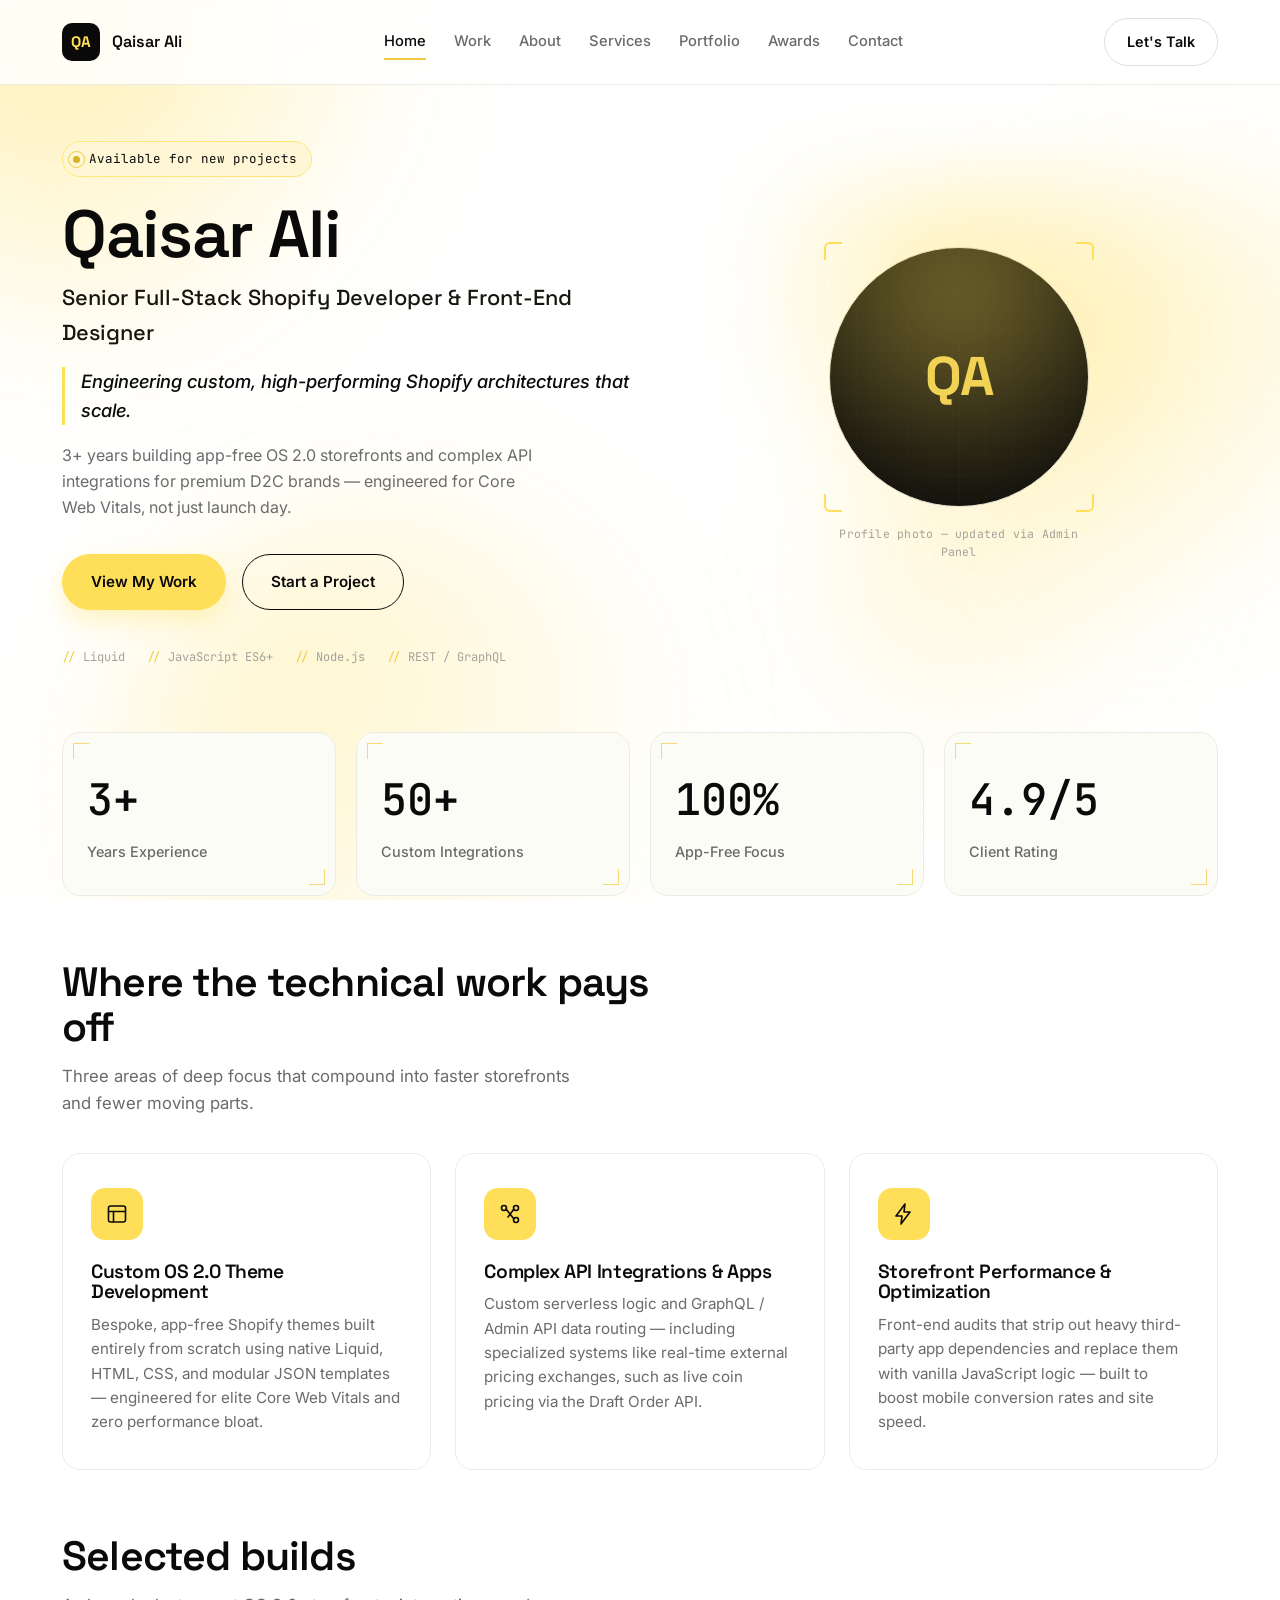
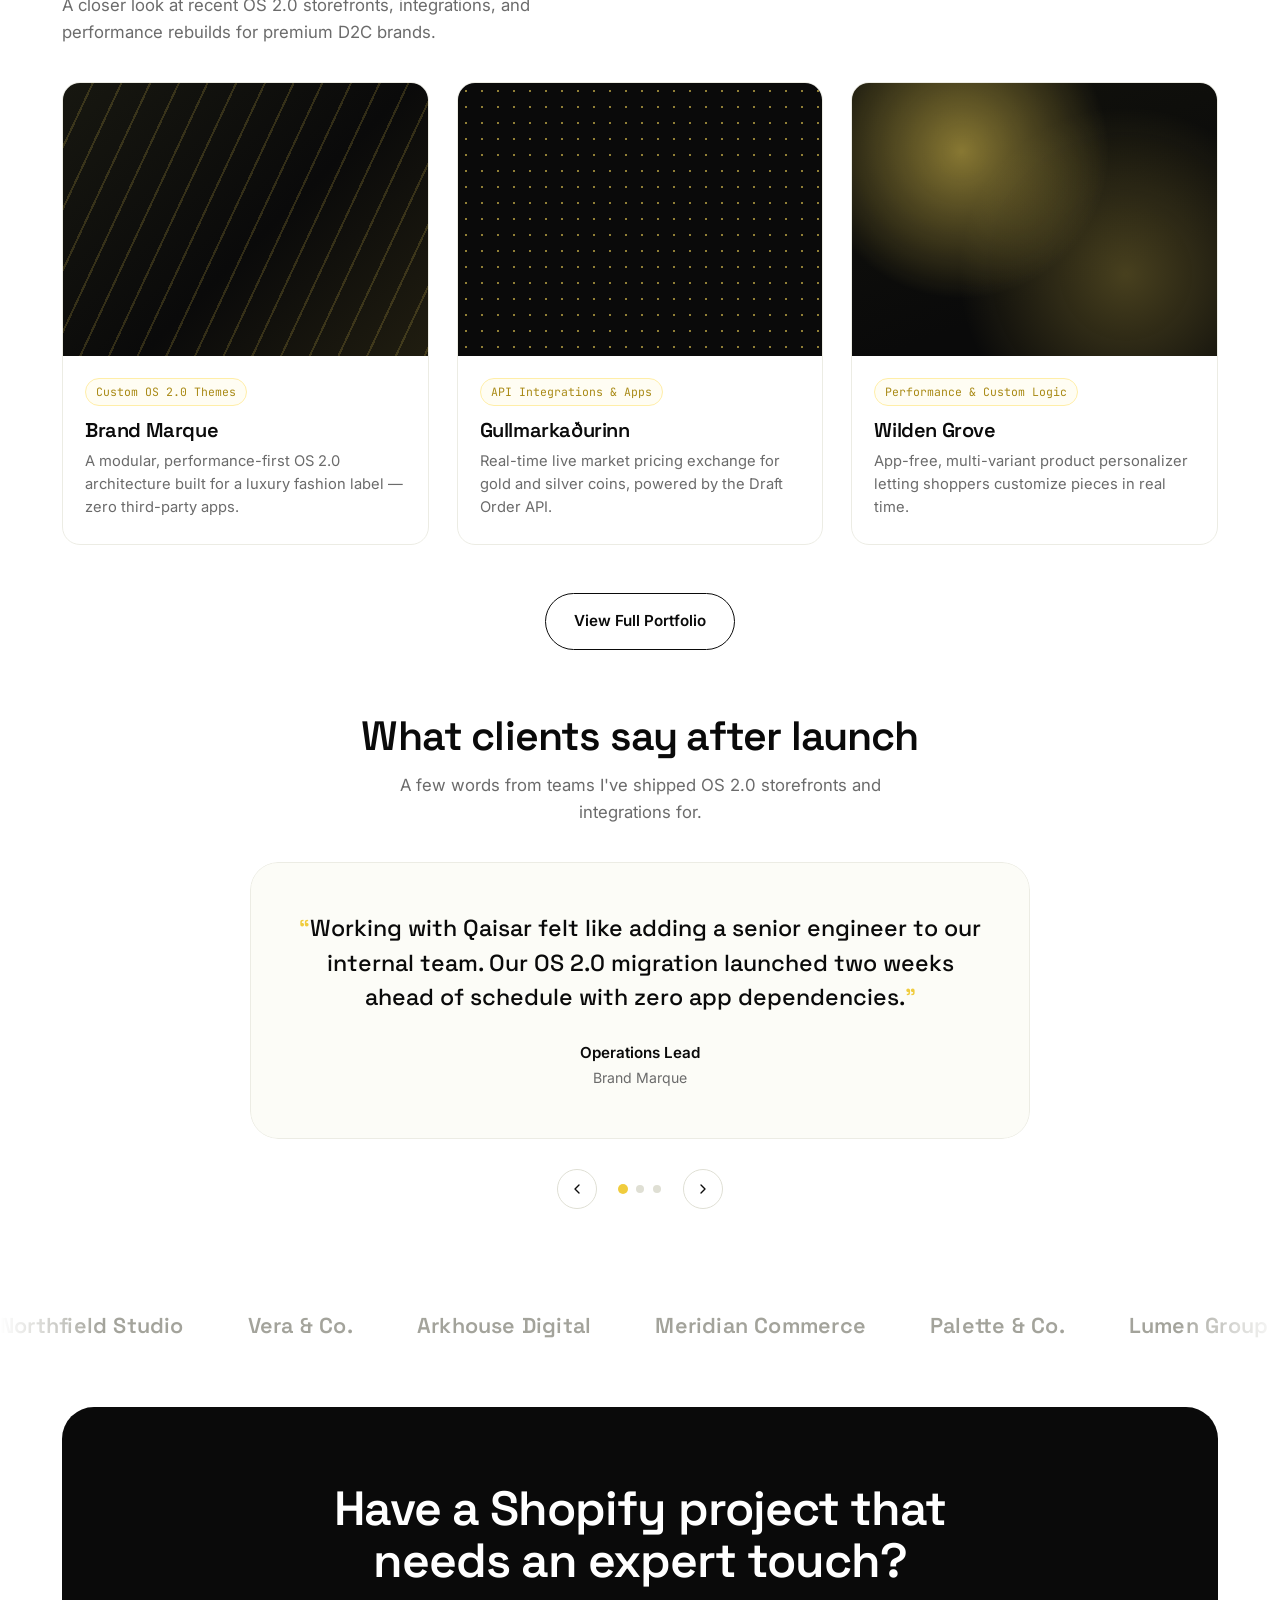
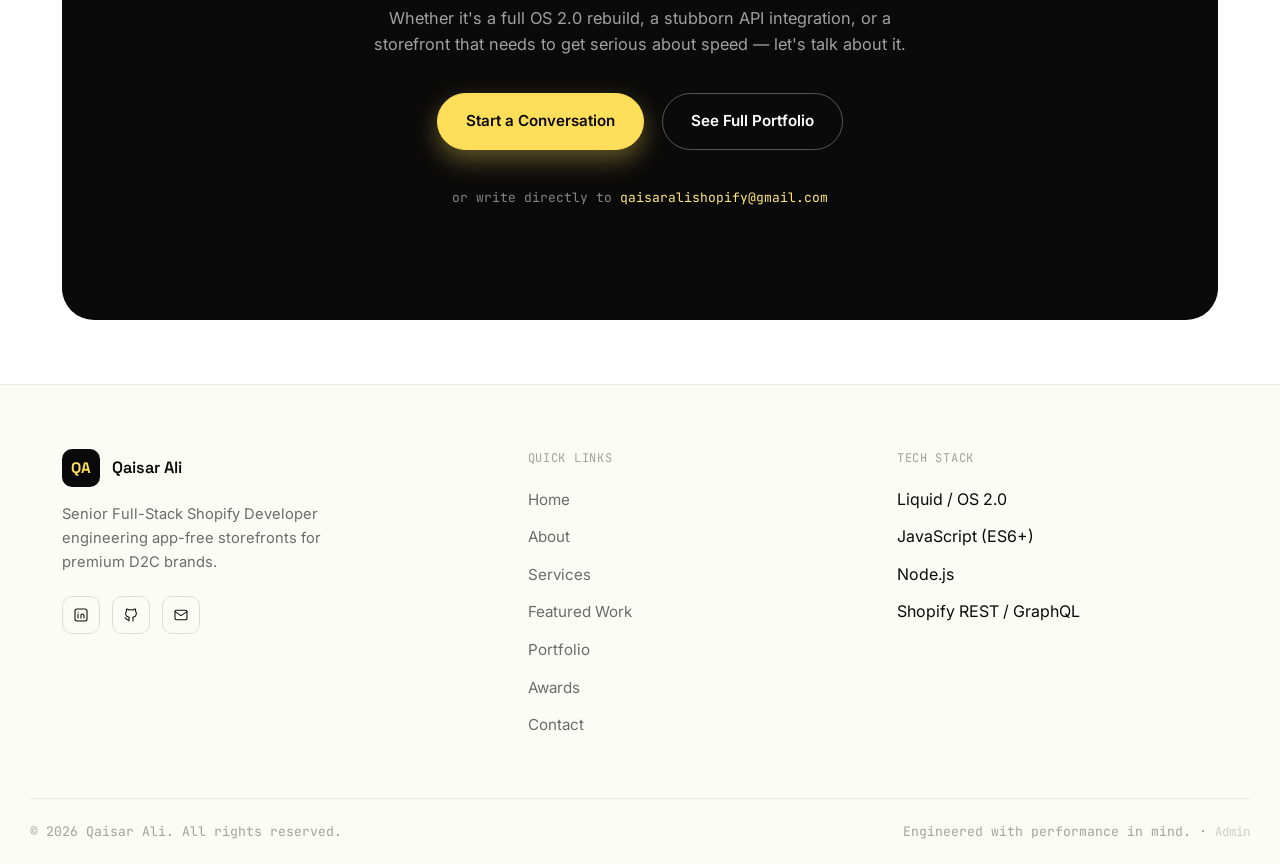
==== commit 1c4e021a: "Update index.html" ====
--- a/qaisaraliportfolio (4)/index.html
+++ b/qaisaraliportfolio (4)/index.html
@@ -269,9 +269,8 @@
       </a>
       <p>Senior Full-Stack Shopify Developer engineering app-free storefronts for premium D2C brands.</p>
       <div class="footer__social">
-        <a data-contact="linkedin-href" href="#" class="social-icon" aria-label="LinkedIn"><svg viewBox="0 0 24 24" fill="none" stroke-width="1.6" stroke-linecap="round" stroke-linejoin="round"><rect x="3" y="3" width="18" height="18" rx="3"/><path d="M7.5 10.5v6M7.5 7.5v.01M12 16.5v-3.75a2.25 2.25 0 0 1 4.5 0V16.5M12 12.75v3.75"/></svg></a>
-        <a data-contact="github-href" href="#" class="social-icon" aria-label="GitHub"><svg viewBox="0 0 24 24" fill="none" stroke-width="1.6" stroke-linecap="round" stroke-linejoin="round"><path d="M9 19c-4.3 1.4-4.3-2.5-6-3m12 5v-3.5c0-1 .1-1.4-.5-2 2.8-.3 5.5-1.4 5.5-6a4.6 4.6 0 0 0-1.3-3.2 4.2 4.2 0 0 0-.1-3.2s-1.1-.3-3.5 1.3a12.3 12.3 0 0 0-6.2 0C6.5 2.8 5.4 3.1 5.4 3.1a4.2 4.2 0 0 0-.1 3.2A4.6 4.6 0 0 0 4 9.5c0 4.6 2.7 5.7 5.5 6-.6.6-.6 1.2-.5 2V21"/></svg></a>
-        <a href="#" class="social-icon" aria-label="X (Twitter)"><svg viewBox="0 0 24 24" fill="none" stroke-width="1.6" stroke-linecap="round" stroke-linejoin="round"><path d="M4 4l16 16M20 4 4 20"/></svg></a>
+        <a data-contact="linkedin-href" href="https://www.linkedin.com/in/qaisar-ali-shopify-developer/" class="social-icon" aria-label="LinkedIn"><svg viewBox="0 0 24 24" fill="none" stroke-width="1.6" stroke-linecap="round" stroke-linejoin="round"><rect x="3" y="3" width="18" height="18" rx="3"/><path d="M7.5 10.5v6M7.5 7.5v.01M12 16.5v-3.75a2.25 2.25 0 0 1 4.5 0V16.5M12 12.75v3.75"/></svg></a>
+        <a data-contact="github-href" href="https://github.com/qaisarali12" class="social-icon" aria-label="GitHub"><svg viewBox="0 0 24 24" fill="none" stroke-width="1.6" stroke-linecap="round" stroke-linejoin="round"><path d="M9 19c-4.3 1.4-4.3-2.5-6-3m12 5v-3.5c0-1 .1-1.4-.5-2 2.8-.3 5.5-1.4 5.5-6a4.6 4.6 0 0 0-1.3-3.2 4.2 4.2 0 0 0-.1-3.2s-1.1-.3-3.5 1.3a12.3 12.3 0 0 0-6.2 0C6.5 2.8 5.4 3.1 5.4 3.1a4.2 4.2 0 0 0-.1 3.2A4.6 4.6 0 0 0 4 9.5c0 4.6 2.7 5.7 5.5 6-.6.6-.6 1.2-.5 2V21"/></svg></a>
         <a href="mailto:qaisaralishopify@gmail.com" class="social-icon" aria-label="Email"><svg viewBox="0 0 24 24" fill="none" stroke-width="1.6" stroke-linecap="round" stroke-linejoin="round"><rect x="3" y="5" width="18" height="14" rx="2"/><path d="m3 7 9 6 9-6"/></svg></a>
       </div>
     </div>
--- a/qaisaraliportfolio (4)/css/style.css
+++ b/qaisaraliportfolio (4)/css/style.css
@@ -202,7 +202,7 @@
 }
 
 .section-head {
-  max-width: 640px;
+  max-width: 600px;
   margin-bottom: 36px;
 }
 .section-head h2,
@@ -854,7 +854,7 @@
 }
 .cta-final__glow {
   position: absolute;
-  width: 500px; height: 500px;
+  width: 550px; height: auto;
   background: radial-gradient(circle, rgba(var(--accent-rgb),.35), transparent 70%);
   filter: blur(60px);
   top: -180px; left: 50%;
@@ -875,7 +875,7 @@
 }
 .cta-final p {
   color: rgba(255,255,255,.62);
-  max-width: 520px;
+  max-width: 560px;
   margin: 0 auto 36px;
   font-size: 1.02rem;
   position: relative; z-index: 2;
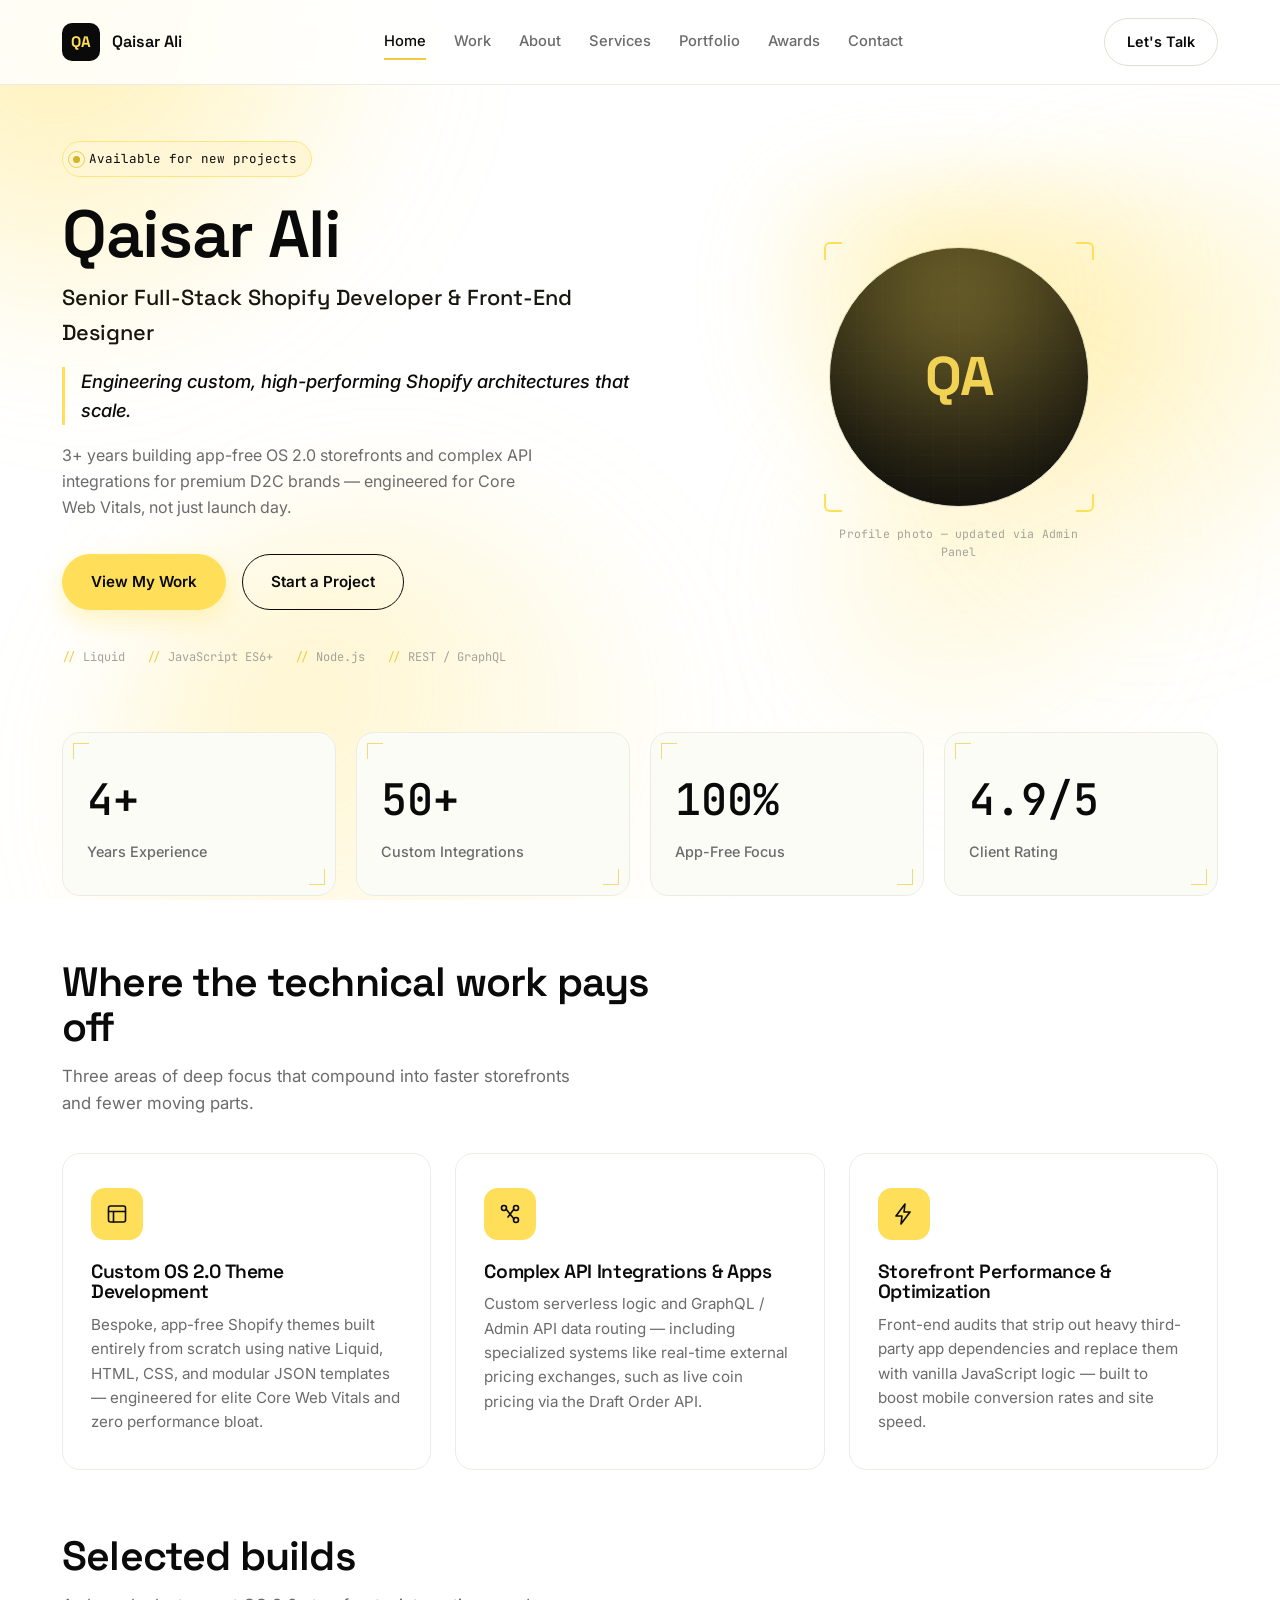
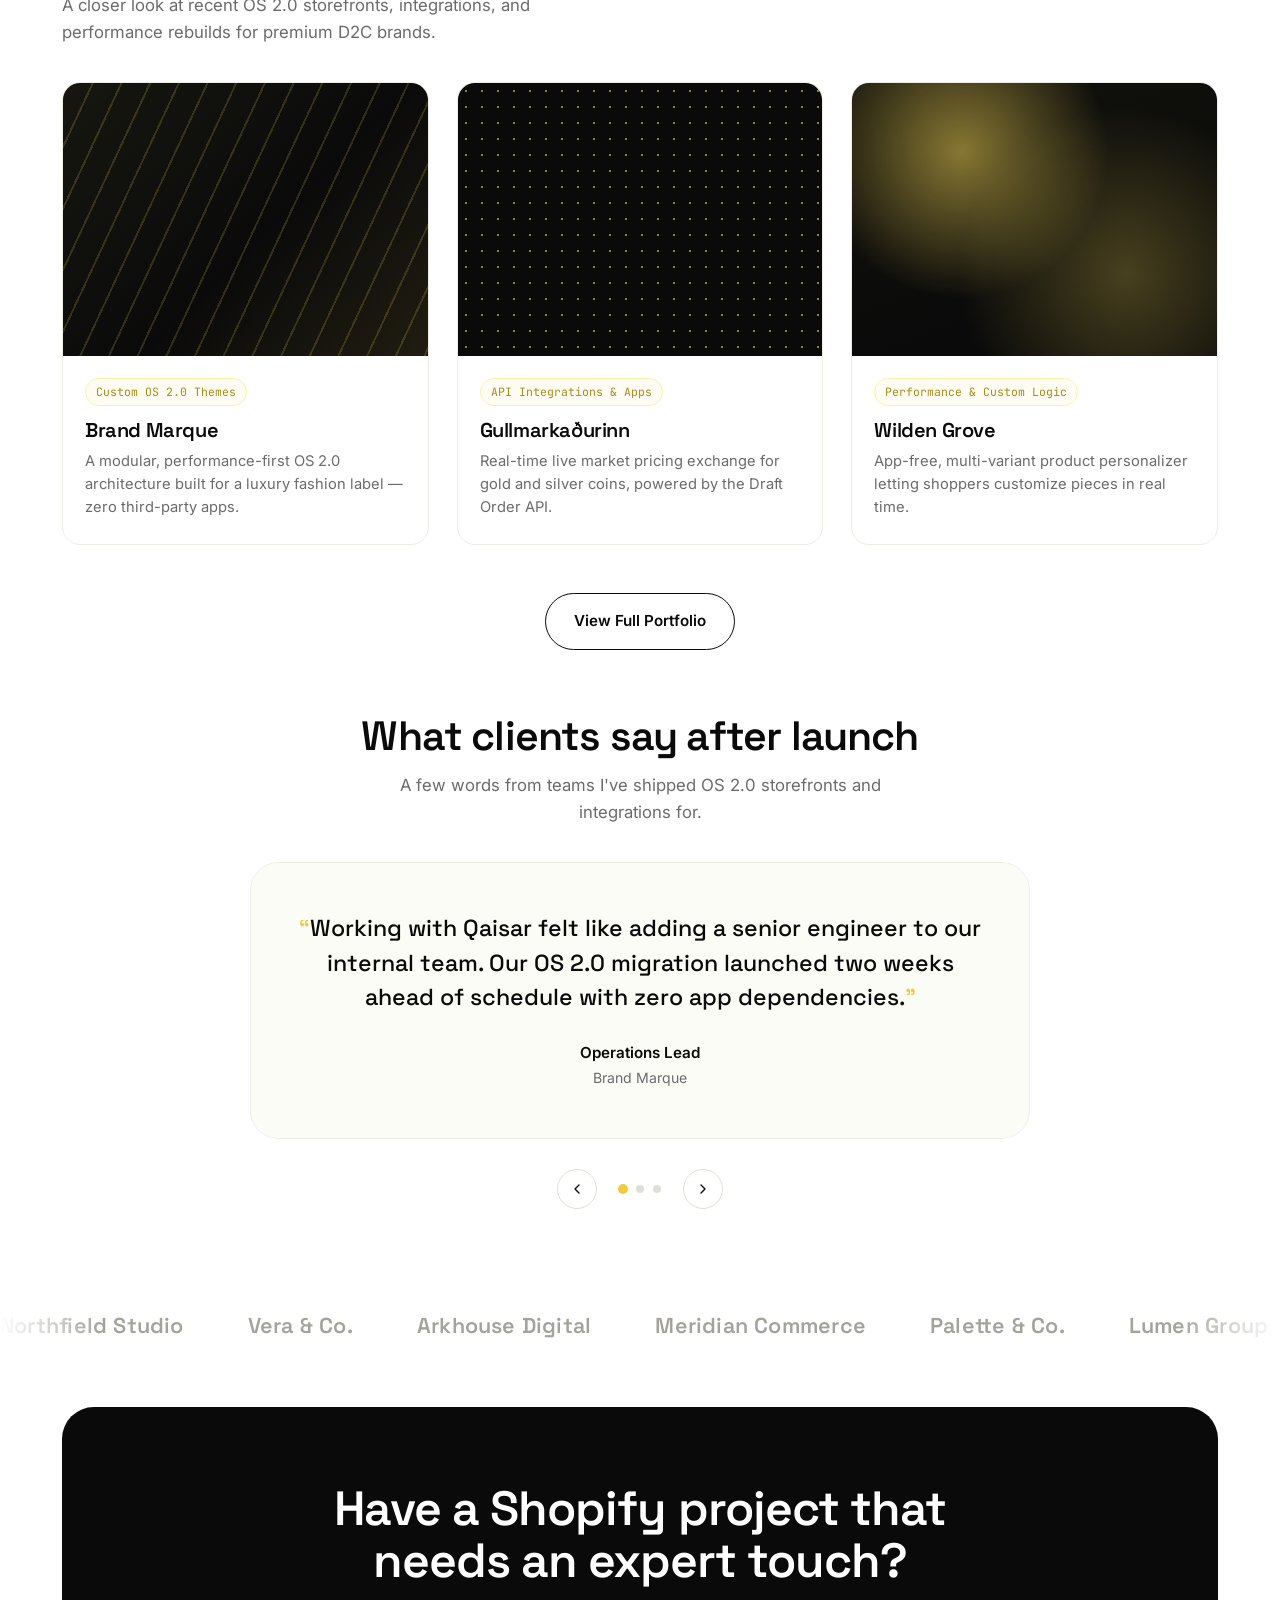
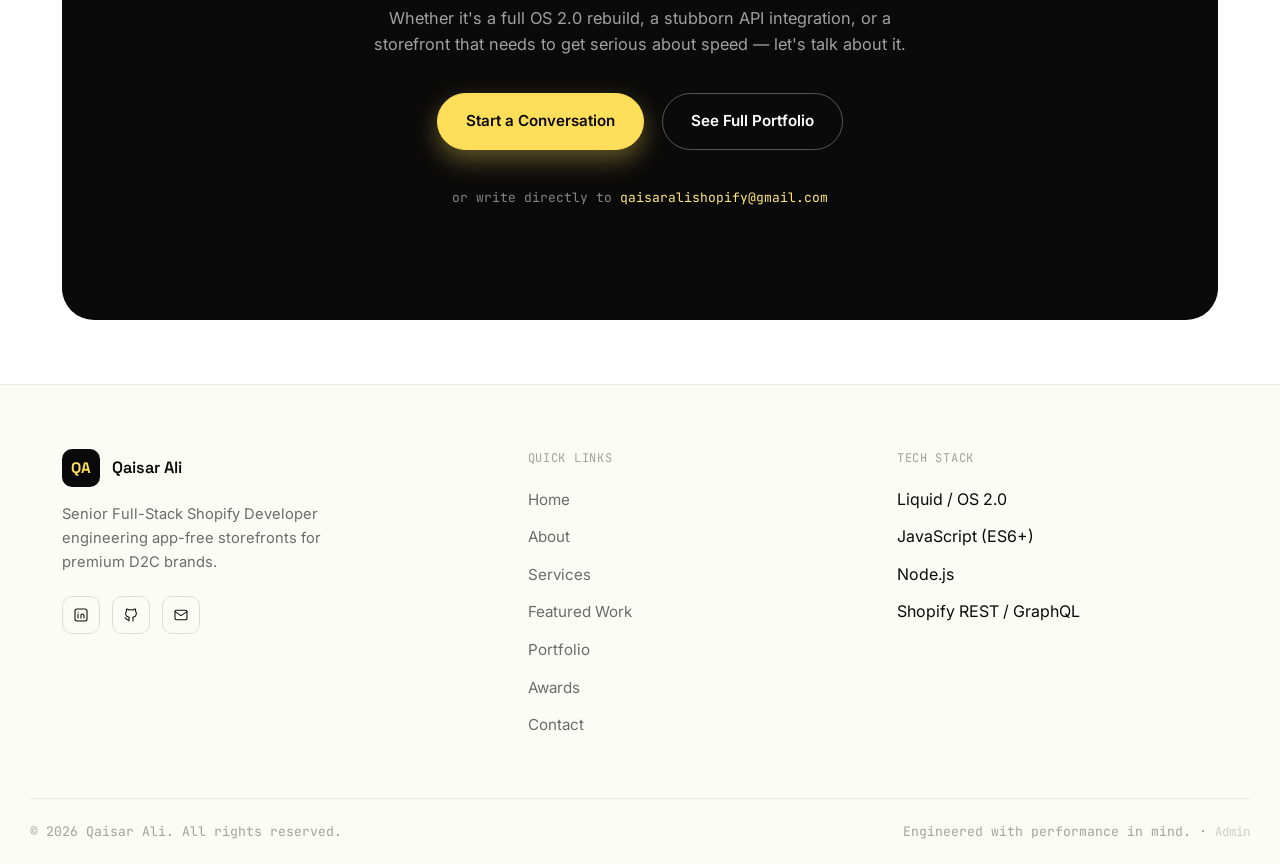
==== commit dfcc9cc9: "Update index.html" ====
--- a/qaisaraliportfolio (4)/index.html
+++ b/qaisaraliportfolio (4)/index.html
@@ -110,7 +110,7 @@
 
         <div class="stat-card">
           <span class="stat-card__corner tl"></span><span class="stat-card__corner br"></span>
-          <span class="stat-card__number" data-count-to="3" data-suffix="+">0</span>
+          <span class="stat-card__number" data-count-to="3.5" data-suffix="+">0</span>
           <span class="stat-card__label">Years Experience</span>
         </div>
 
--- a/qaisaraliportfolio (4)/css/style.css
+++ b/qaisaraliportfolio (4)/css/style.css
@@ -1533,7 +1533,7 @@
   letter-spacing: 0.05em;
 }
 .achievement-card__represents-value { font-size: 0.9rem; font-weight: 600; color: var(--color-ink); }
-.achievement-card__represents-value a { color: var(--accent-300); text-decoration: none; }
+.achievement-card__represents-value a { color: #fbda52; text-decoration: none; }
 .achievement-card__represents-value a:hover { text-decoration: underline; }
 .achievement-card__desc { color: var(--color-muted); font-size: 0.96rem; line-height: 1.7; }
 
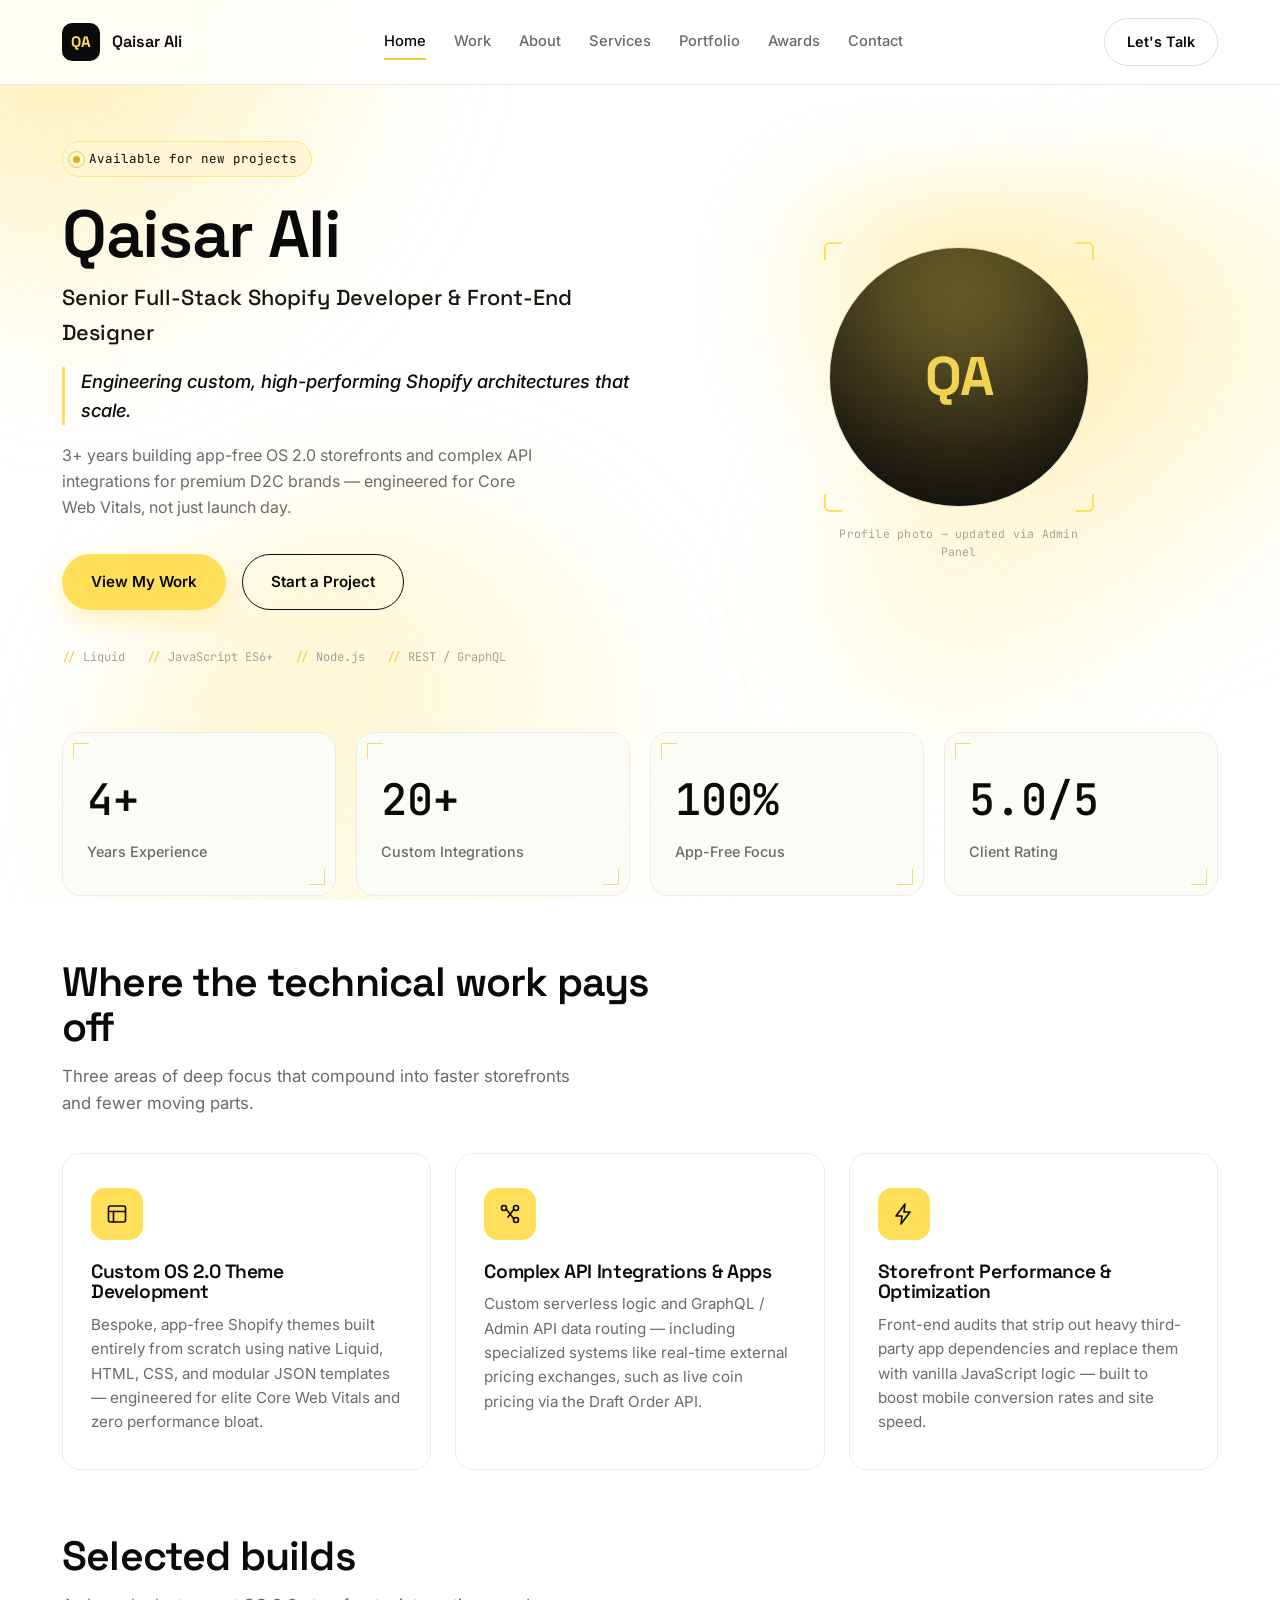
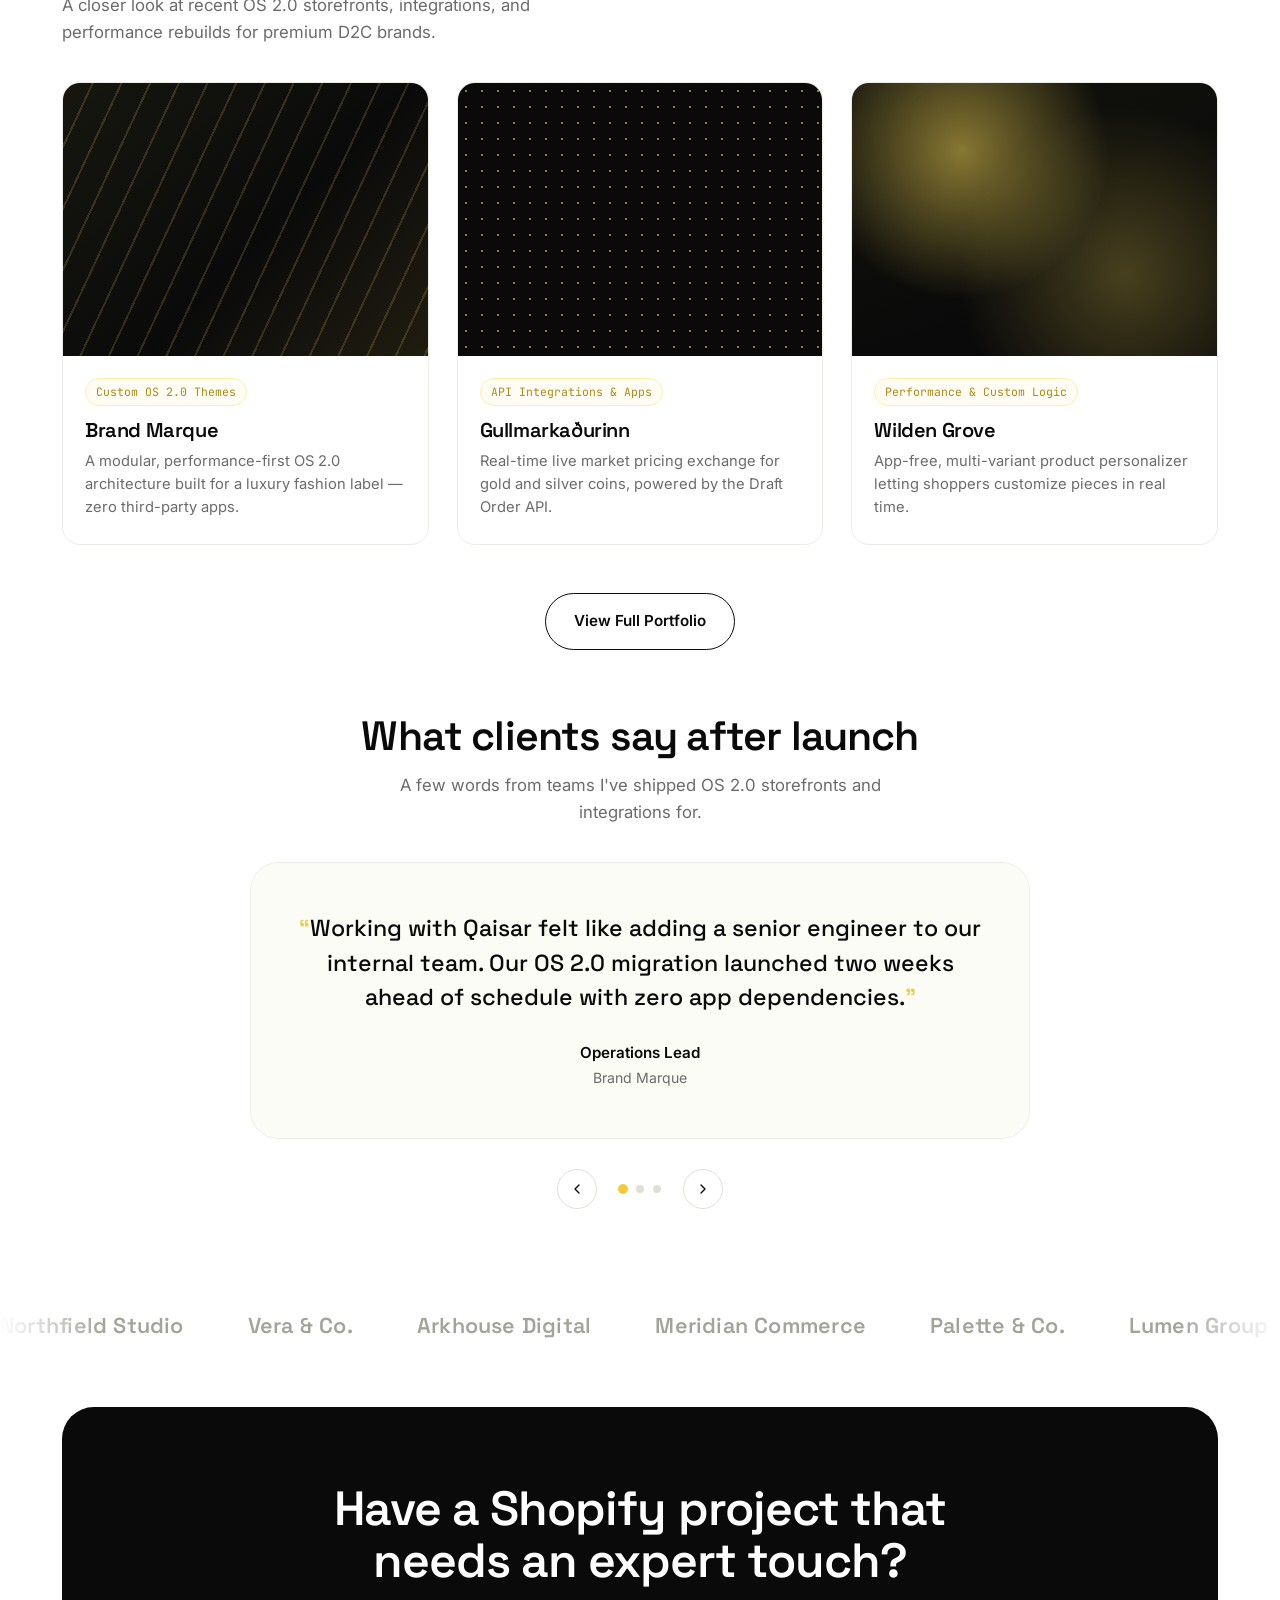
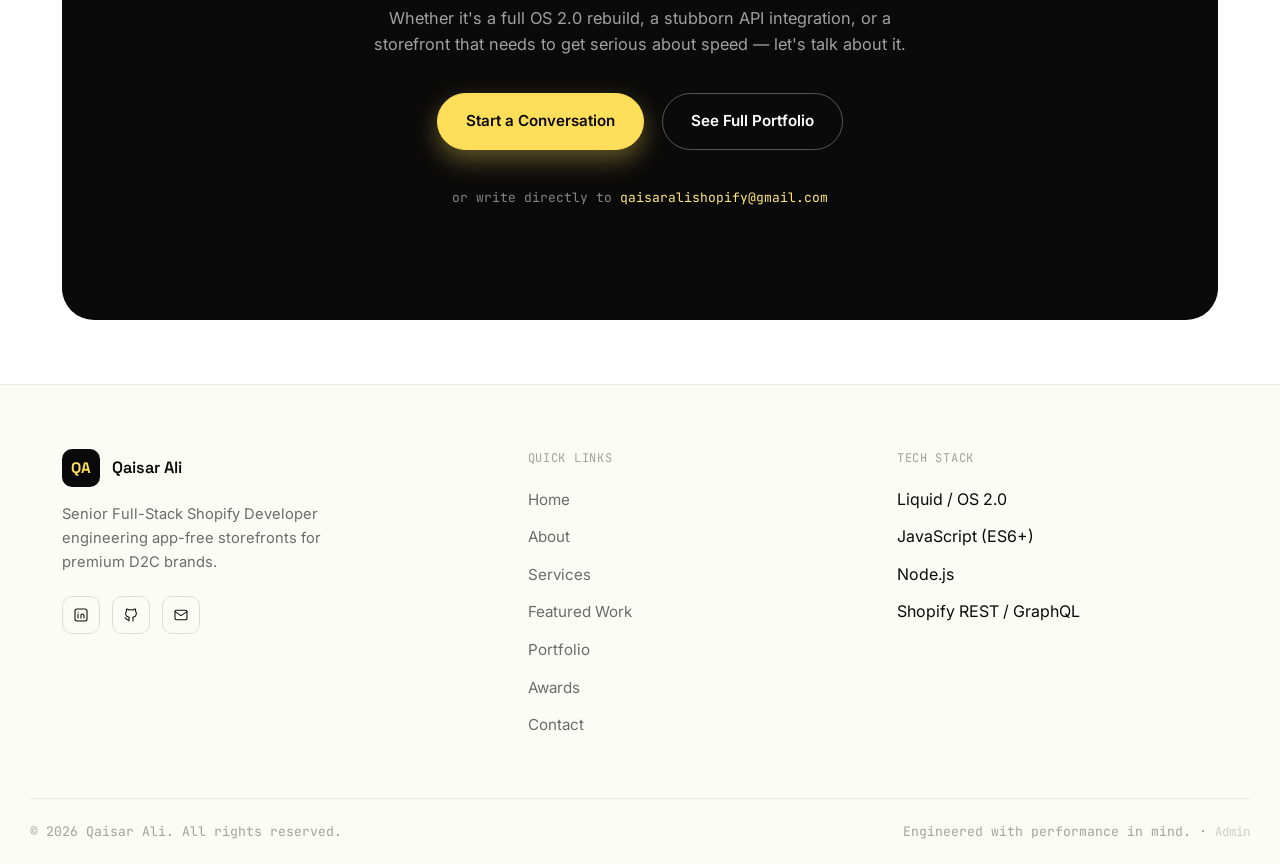
==== commit 2eb01184: "Update index.html" ====
--- a/qaisaraliportfolio (4)/index.html
+++ b/qaisaraliportfolio (4)/index.html
@@ -116,7 +116,7 @@
 
         <div class="stat-card">
           <span class="stat-card__corner tl"></span><span class="stat-card__corner br"></span>
-          <span class="stat-card__number" data-count-to="50" data-suffix="+">0</span>
+          <span class="stat-card__number" data-count-to="20" data-suffix="+">0</span>
           <span class="stat-card__label">Custom Integrations</span>
         </div>
 
@@ -128,7 +128,7 @@
 
         <div class="stat-card">
           <span class="stat-card__corner tl"></span><span class="stat-card__corner br"></span>
-          <span class="stat-card__number" data-count-to="4.9" data-decimal="1" data-suffix="/5">0</span>
+          <span class="stat-card__number" data-count-to="5" data-decimal="1" data-suffix="/5">0</span>
           <span class="stat-card__label">Client Rating</span>
         </div>
 
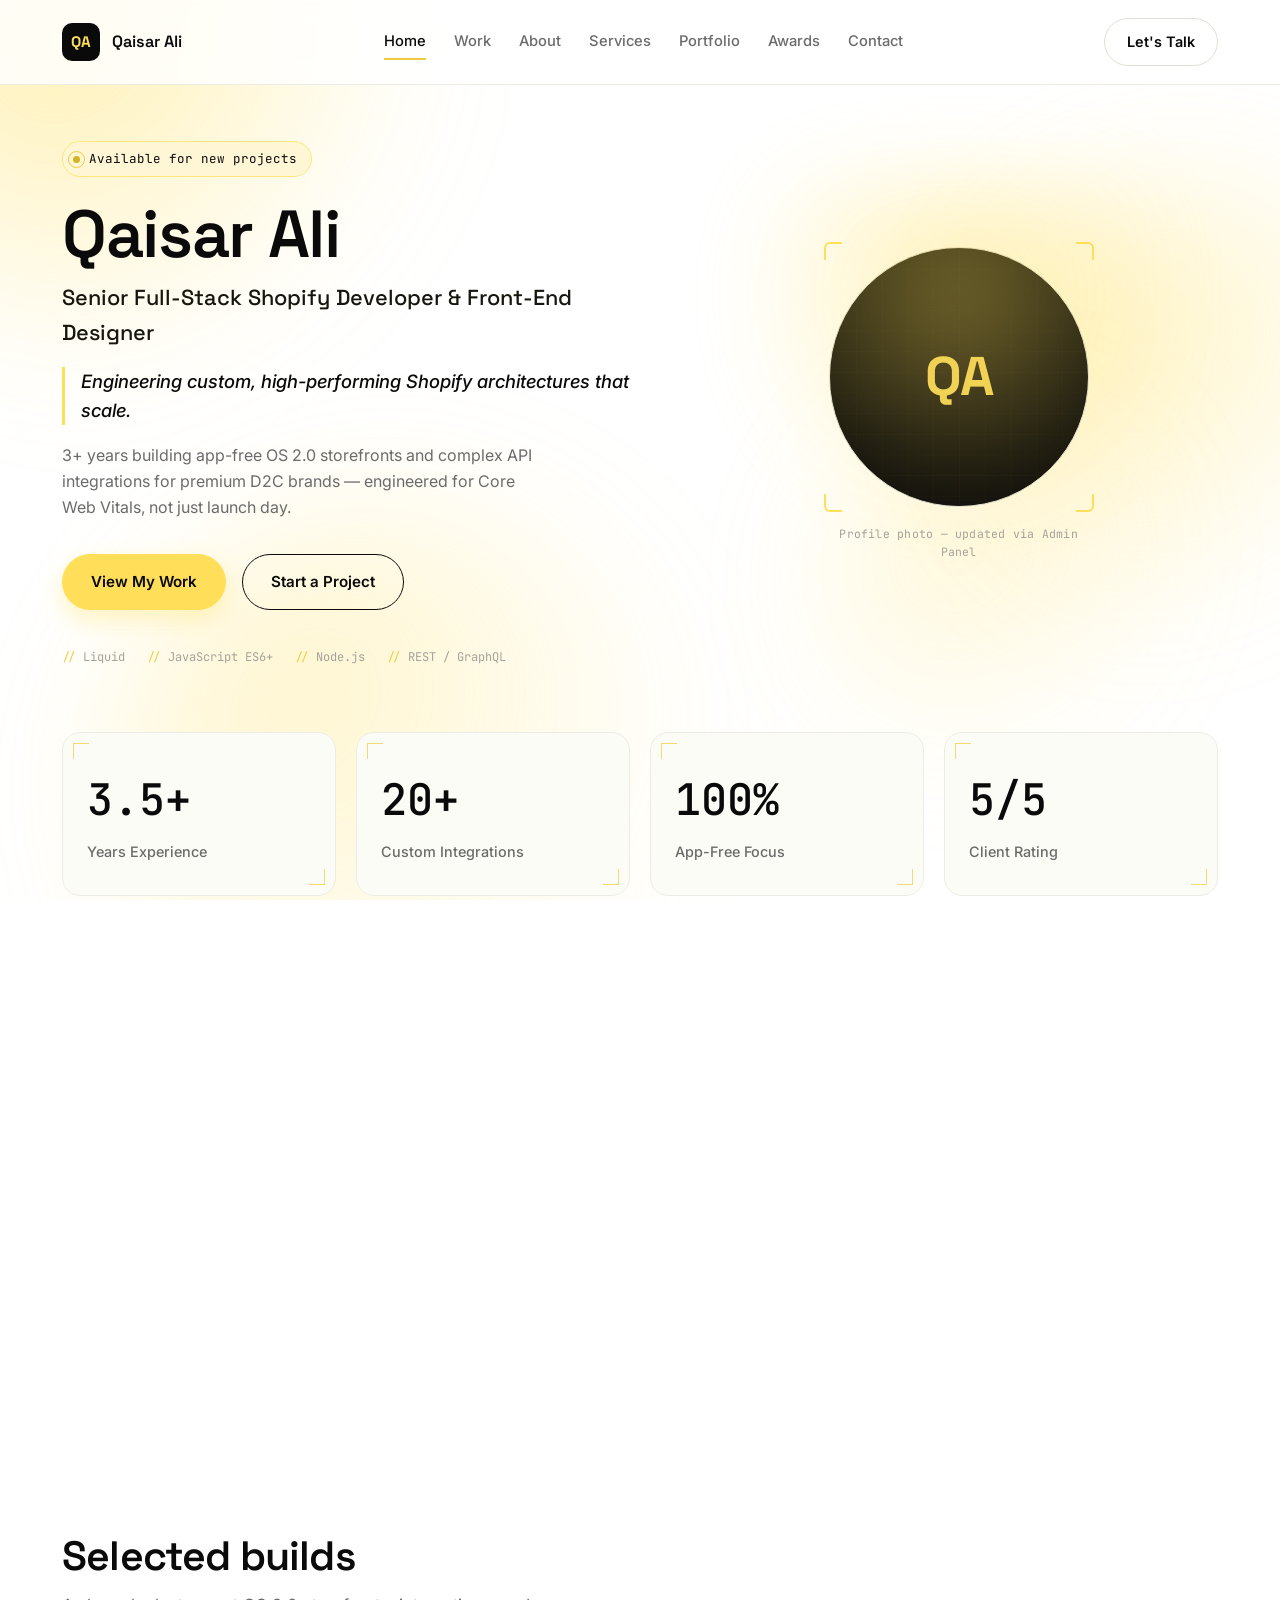
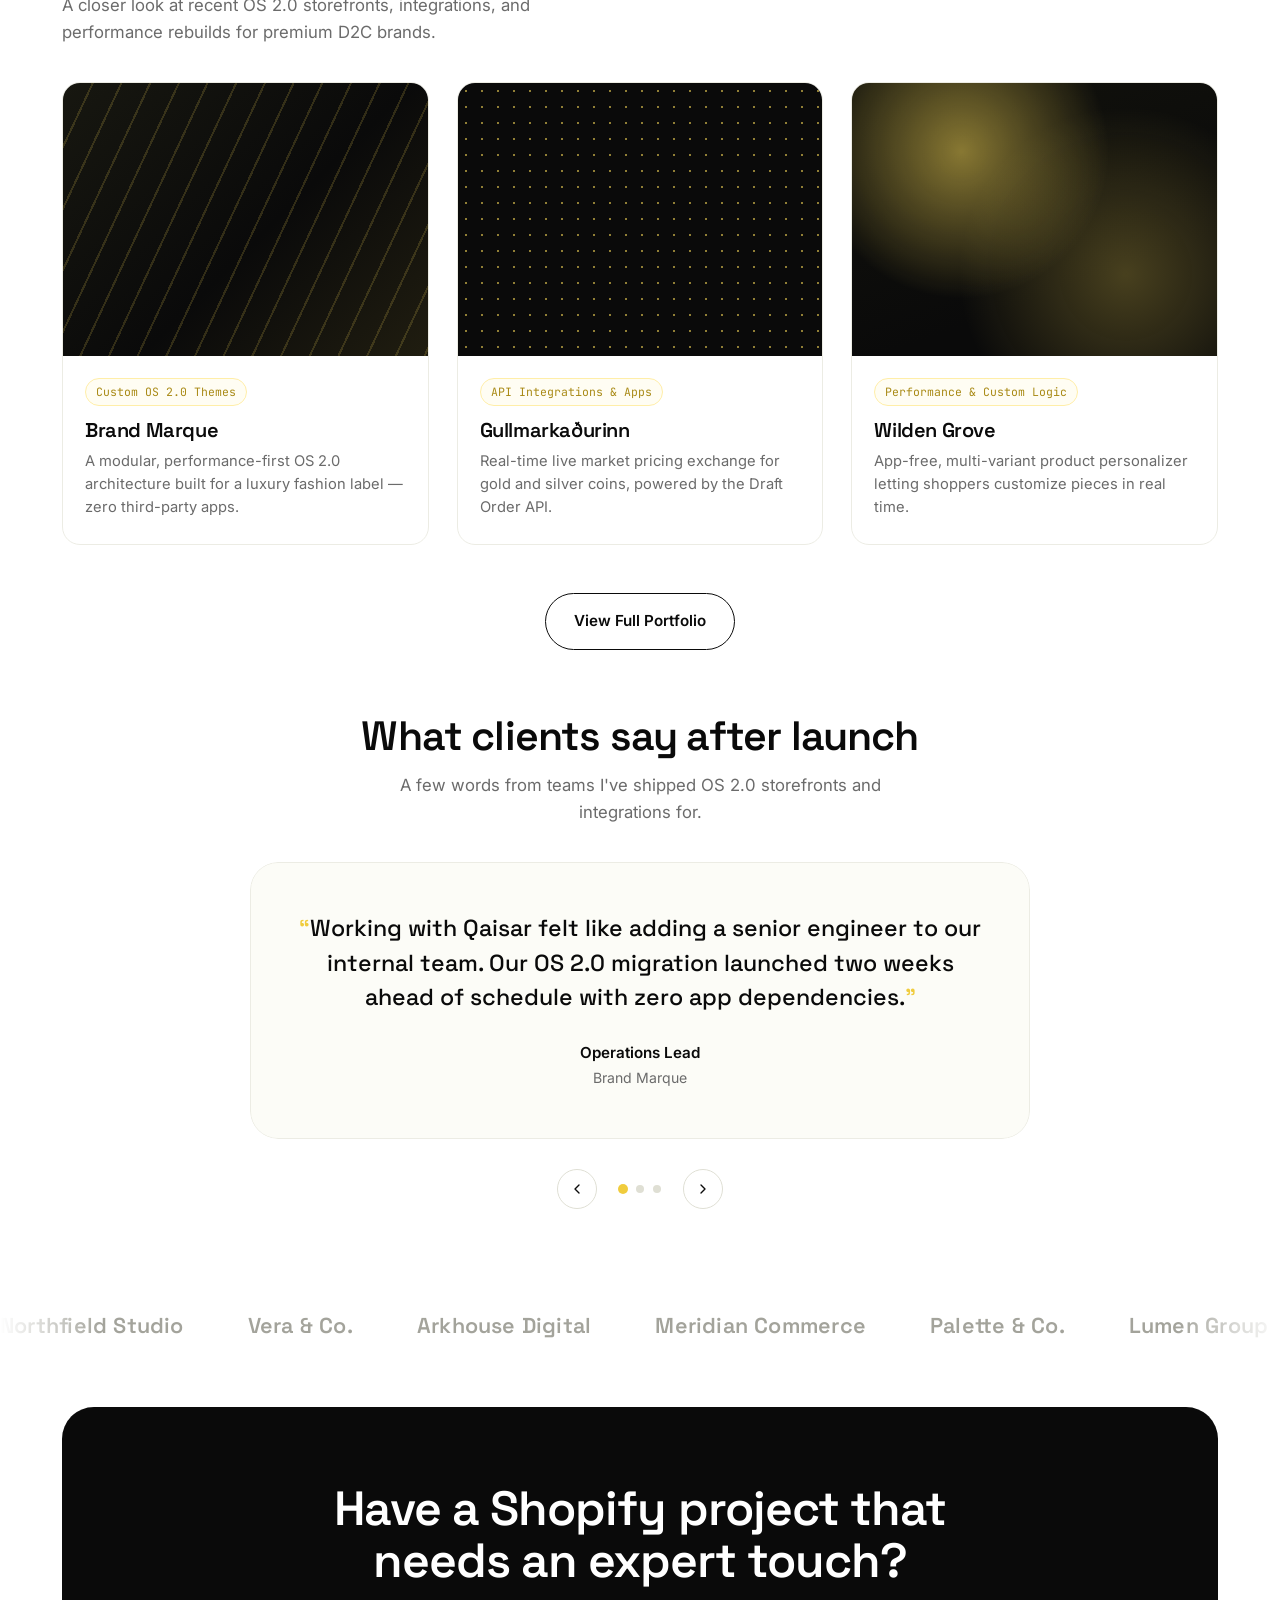
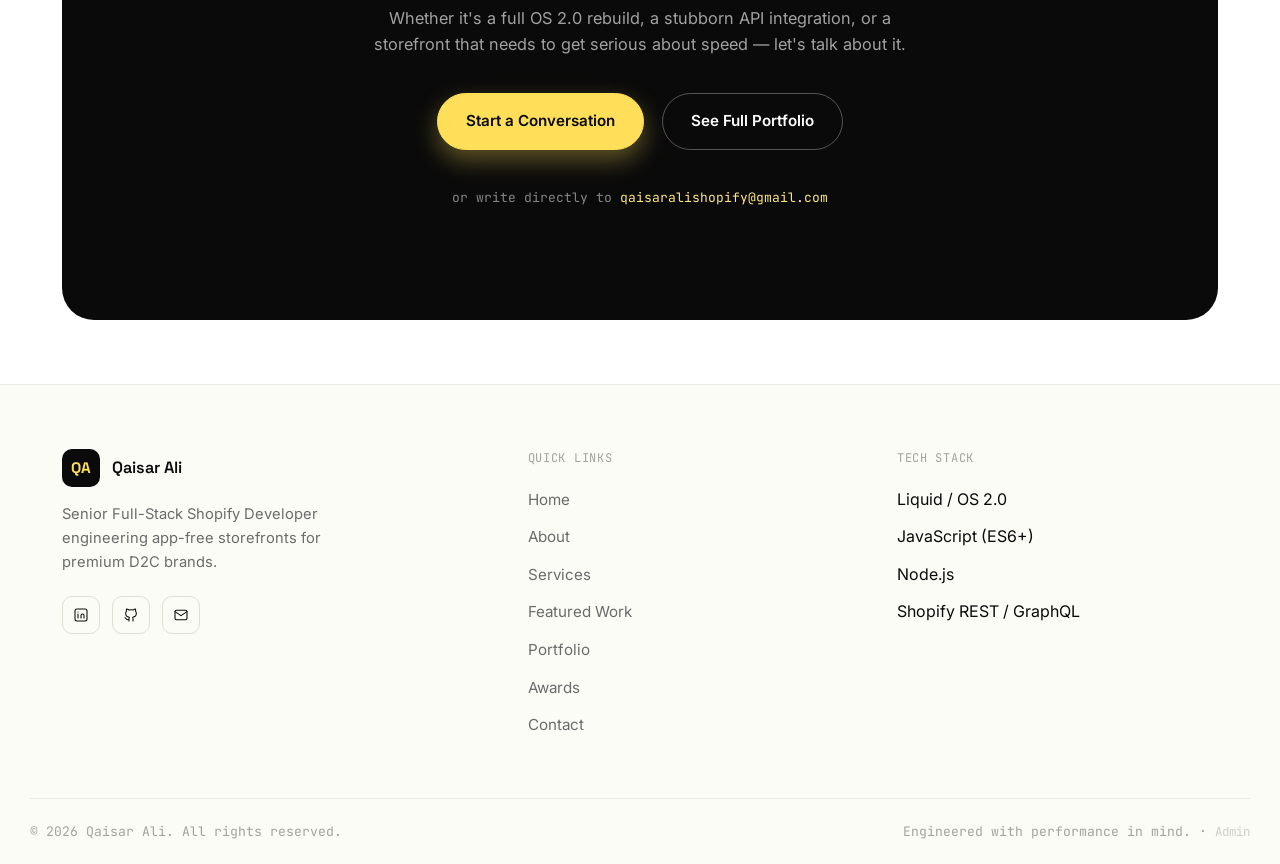
==== commit 79cc2a59: "Update index.html" ====
--- a/qaisaraliportfolio (4)/index.html
+++ b/qaisaraliportfolio (4)/index.html
@@ -110,7 +110,7 @@
 
         <div class="stat-card">
           <span class="stat-card__corner tl"></span><span class="stat-card__corner br"></span>
-          <span class="stat-card__number" data-count-to="3.5" data-suffix="+">0</span>
+         <span class="stat-card__number" data-count-to="3.5" data-decimal="1" data-suffix="+">0</span>
           <span class="stat-card__label">Years Experience</span>
         </div>
 
@@ -128,7 +128,7 @@
 
         <div class="stat-card">
           <span class="stat-card__corner tl"></span><span class="stat-card__corner br"></span>
-          <span class="stat-card__number" data-count-to="5" data-decimal="1" data-suffix="/5">0</span>
+          <span class="stat-card__number" data-count-to="5" data-suffix="/5">0</span>
           <span class="stat-card__label">Client Rating</span>
         </div>
 
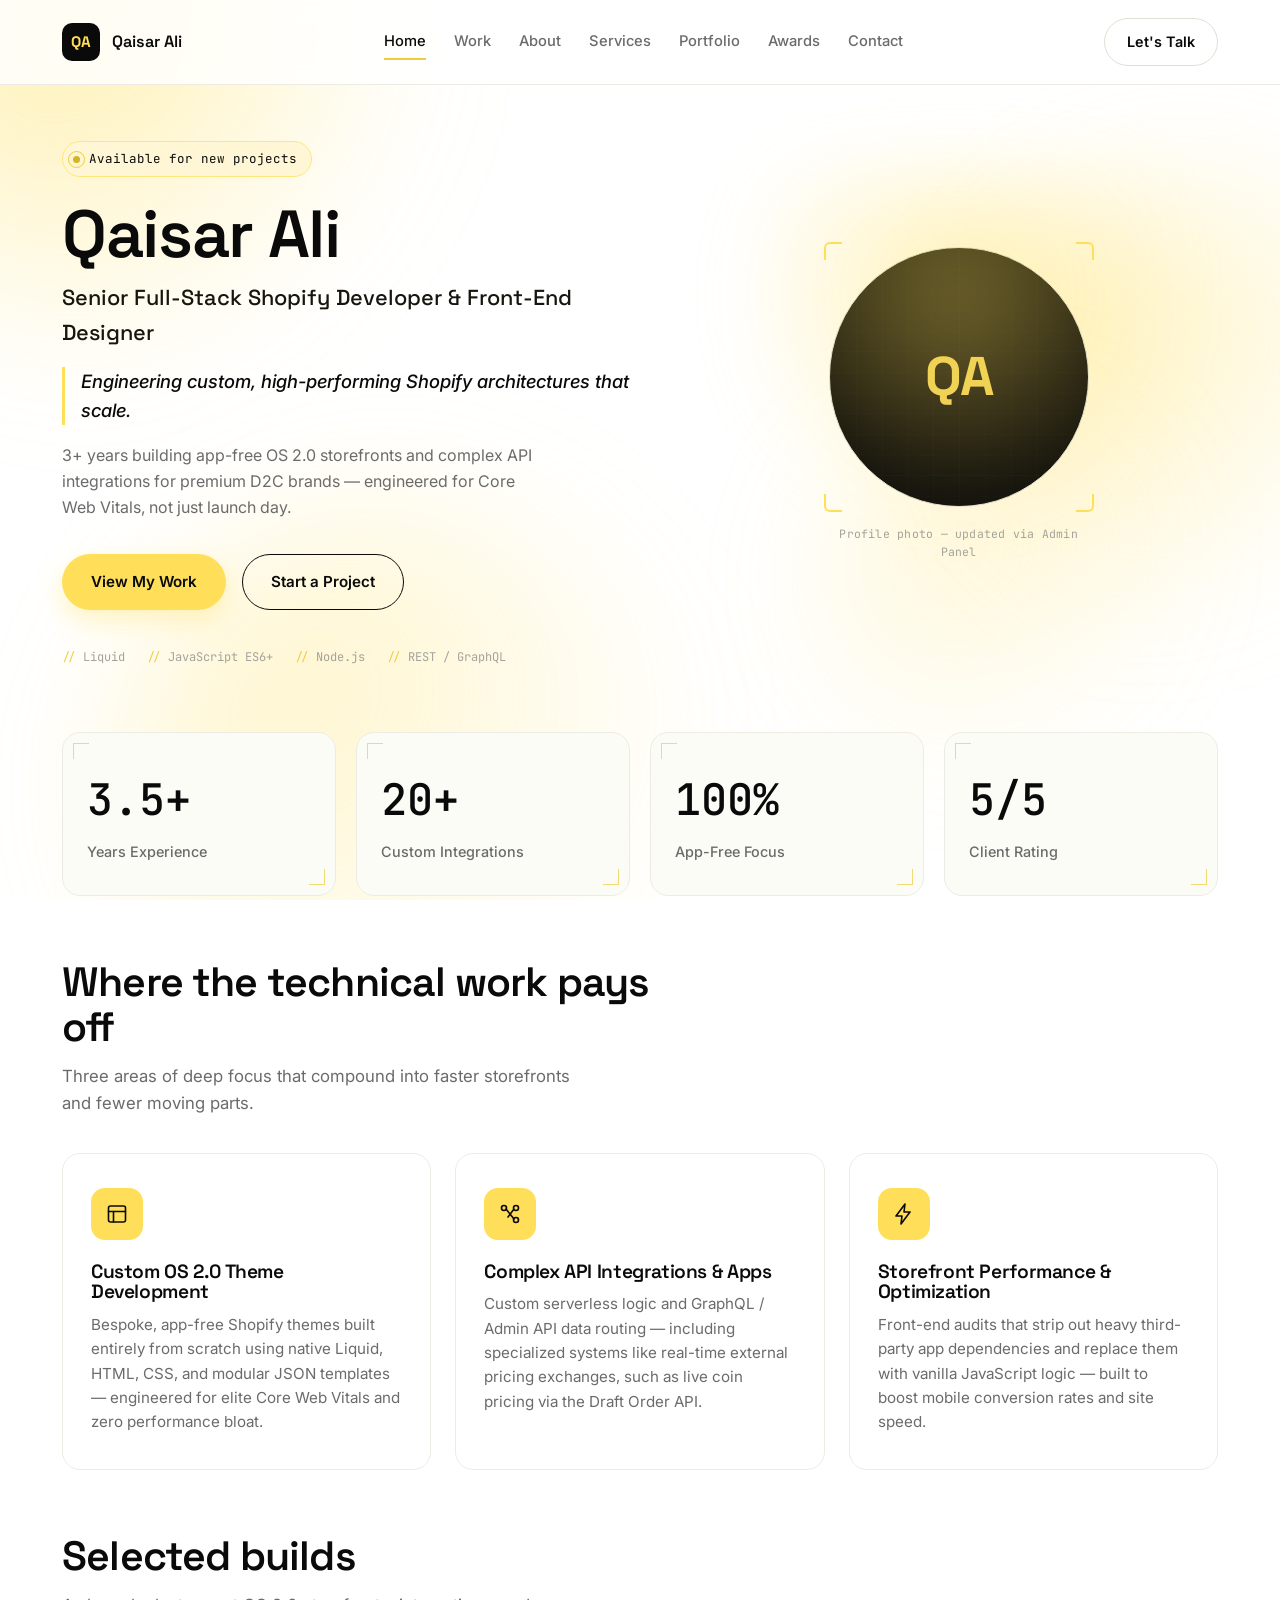
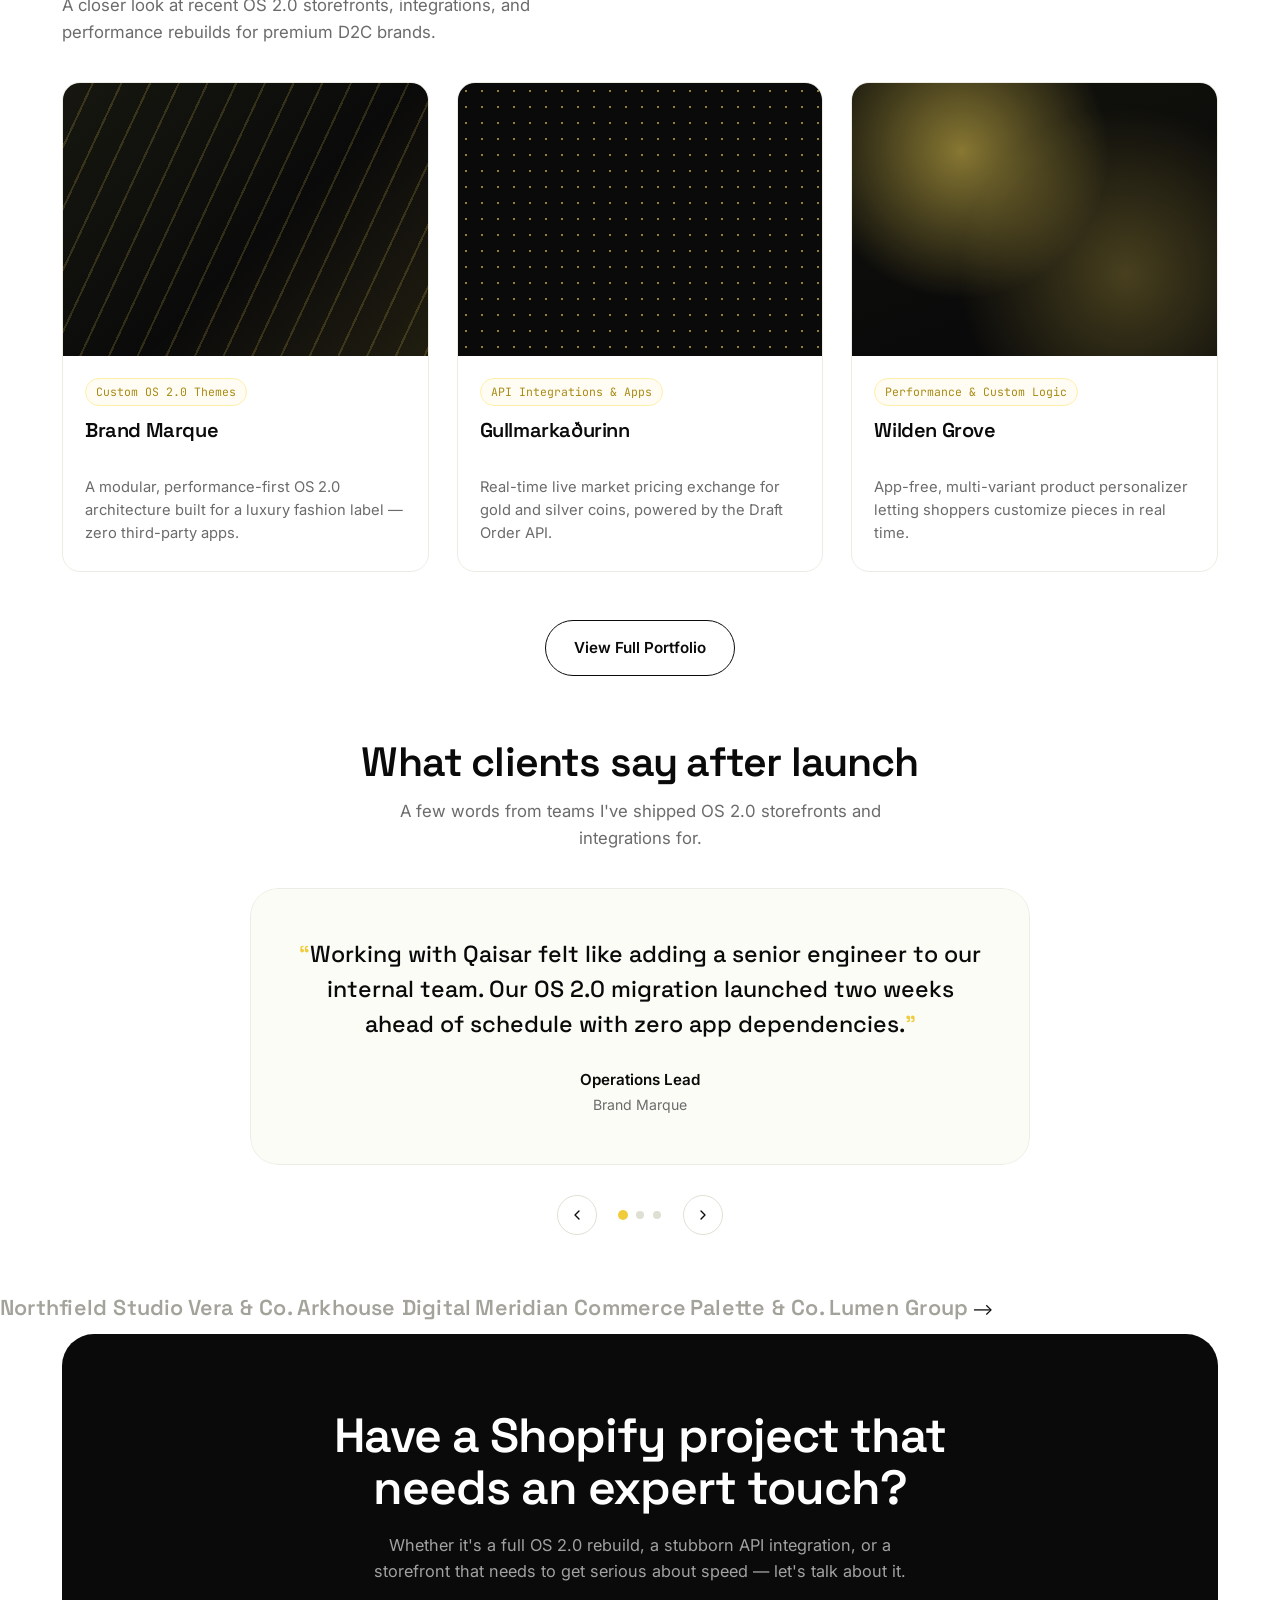
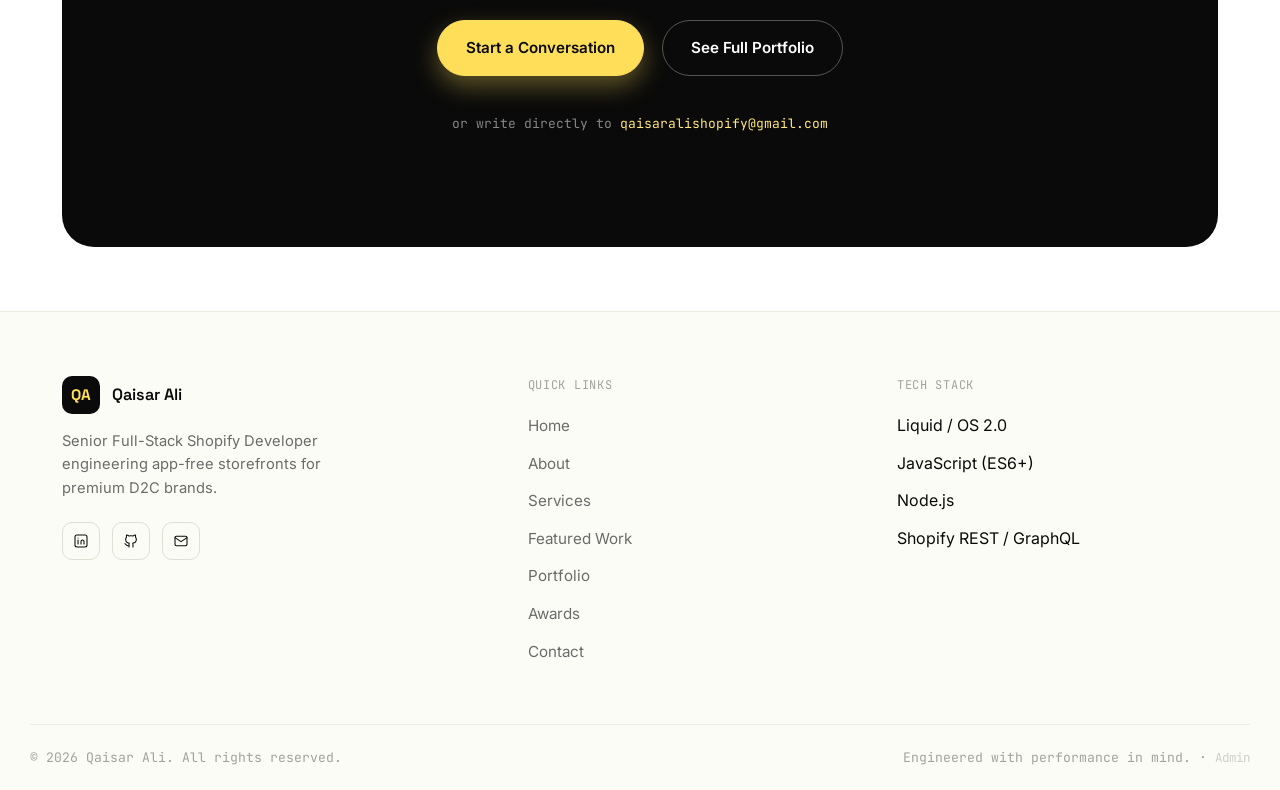
==== commit f7738668: "Update index.html" ====
--- a/qaisaraliportfolio (4)/index.html
+++ b/qaisaraliportfolio (4)/index.html
@@ -217,7 +217,7 @@
   </section>
 
   <!-- ============ PARTNERS MARQUEE ============ -->
-  <section class="partners reveal" id="partners">
+  <!-- <section class="partners reveal" id="partners">
     <div class="container">
       <div class="partners__head">
       </div>
@@ -239,7 +239,7 @@
         <span class="marquee__item">Lumen Group</span>
       </div>
     </div>
-  </section>
+  </section> -->
 
   <!-- ============ CLOSING CTA ============ -->
   <section class="cta-final reveal" id="contact-cta">
--- a/qaisaraliportfolio (4)/css/style.css
+++ b/qaisaraliportfolio (4)/css/style.css
@@ -1068,8 +1068,20 @@
   border-radius: 100px;
   margin-bottom: 14px;
 }
-.portfolio-card__title { font-size: 1.25rem; margin-bottom: 8px; }
-.portfolio-card__desc { color: var(--color-muted); font-size: .92rem; line-height: 1.55; }
+.portfolio-card__title { font-size: 1.25rem; margin-bottom: 8px;     min-height: 3rem;
+    max-height: 4.5rem;
+    display: -webkit-box;
+    -webkit-line-clamp: 2;
+    -webkit-box-orient: vertical;
+    overflow: hidden;}
+.portfolio-card__desc { color: var(--color-muted); font-size: .92rem; line-height: 1.55;
+                          min-height: 3rem;
+    max-height: 4.5rem;
+    display: -webkit-box;
+    -webkit-line-clamp: 3;
+    -webkit-box-orient: vertical;
+    overflow: hidden;
+                      }
 
 /* ---------- Lightbox ---------- */
 .lightbox {
@@ -1126,7 +1138,7 @@
 .lightbox__media-wrap { position: relative; }
 .lightbox__media {
   position: relative;
-  aspect-ratio: 16 / 9;
+  aspect-ratio: 16 / 10;
   overflow: hidden;
   border-radius: 26px 26px 0 0;
   background-color: var(--color-bg-alt);
@@ -1703,7 +1715,7 @@
   .cta-final__box { padding: 52px 26px; }
   .testimonial-card { padding: 36px 24px; }
   .portfolio-grid { grid-template-columns: 1fr; }
-  .filter-tabs { padding: 5px; gap: 0; }
+  .filter-tabs { padding: 5px; gap: 0; border-radius:18px !important; }
   .filter-tab { padding: 10px 14px; font-size: .8rem; }
   .lightbox__gallery { padding: 12px 22px 0; }
   .lightbox__body { padding: 26px 22px 30px; }
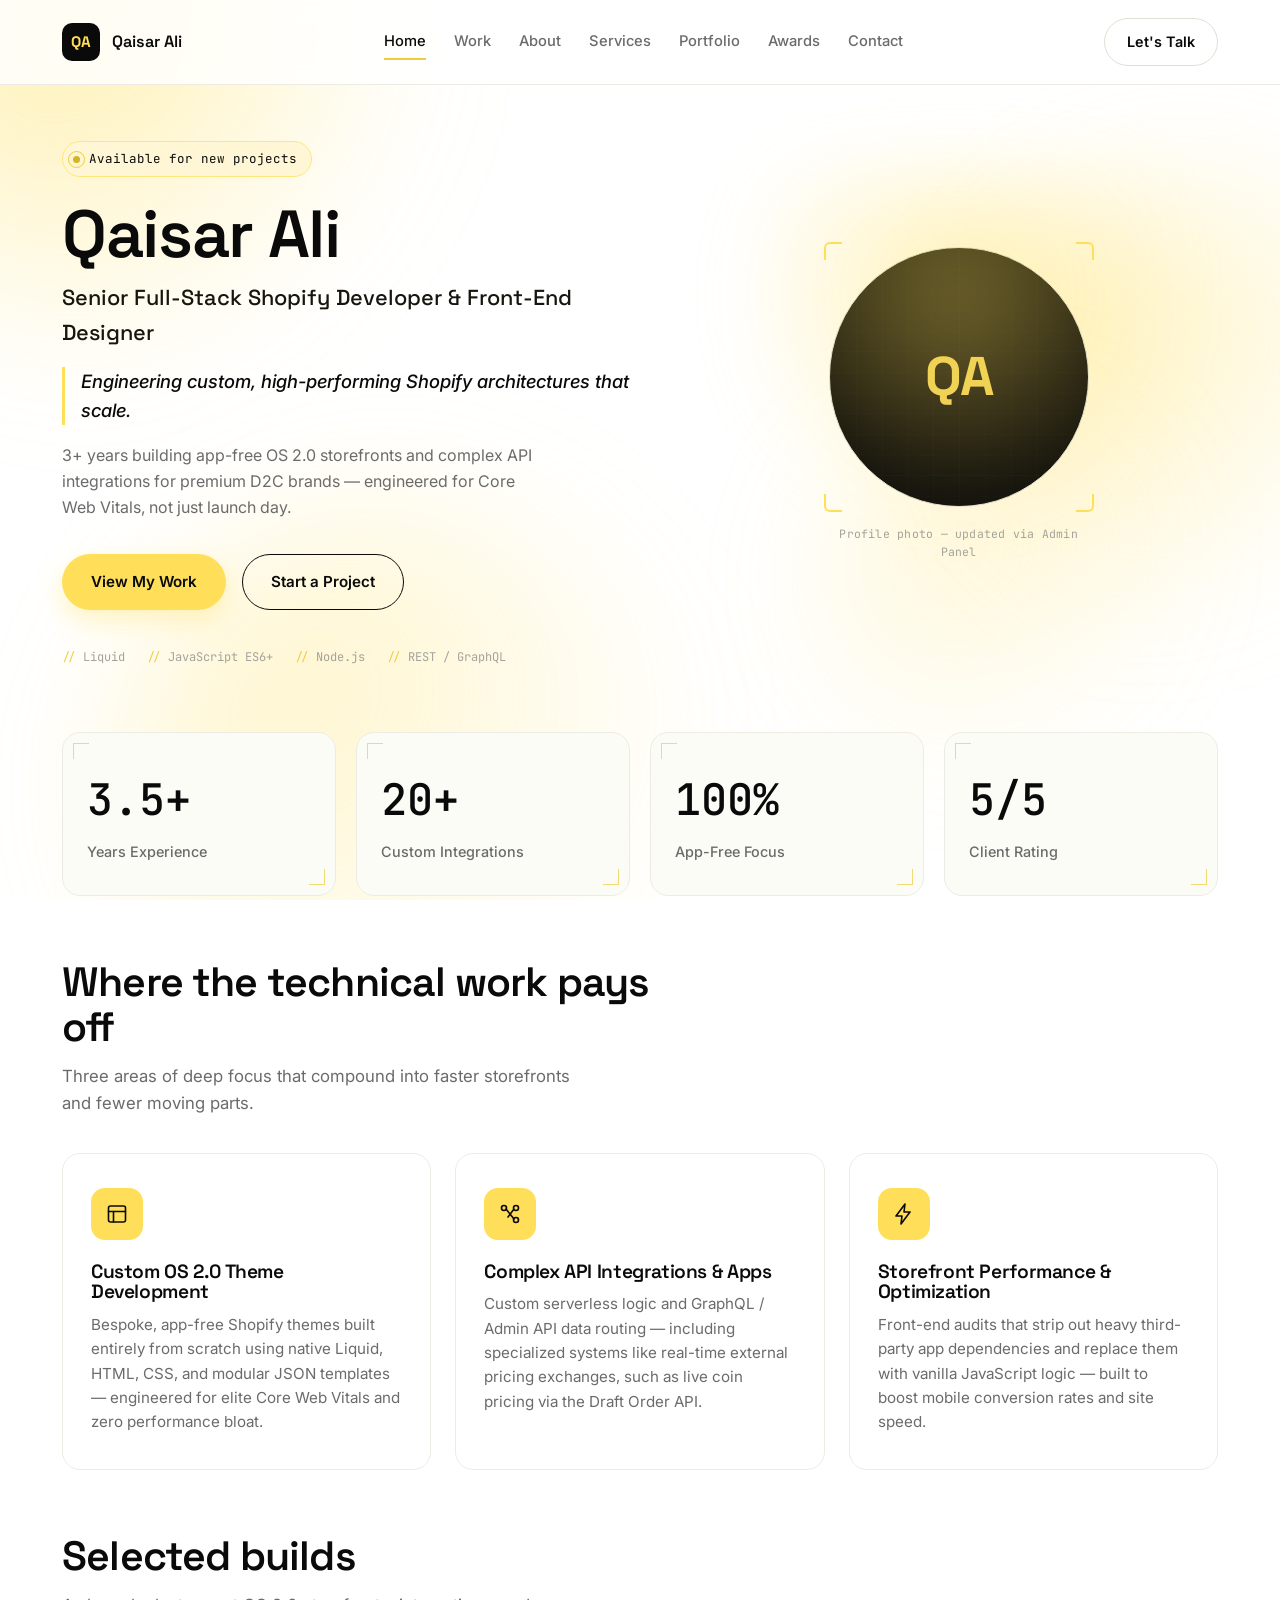
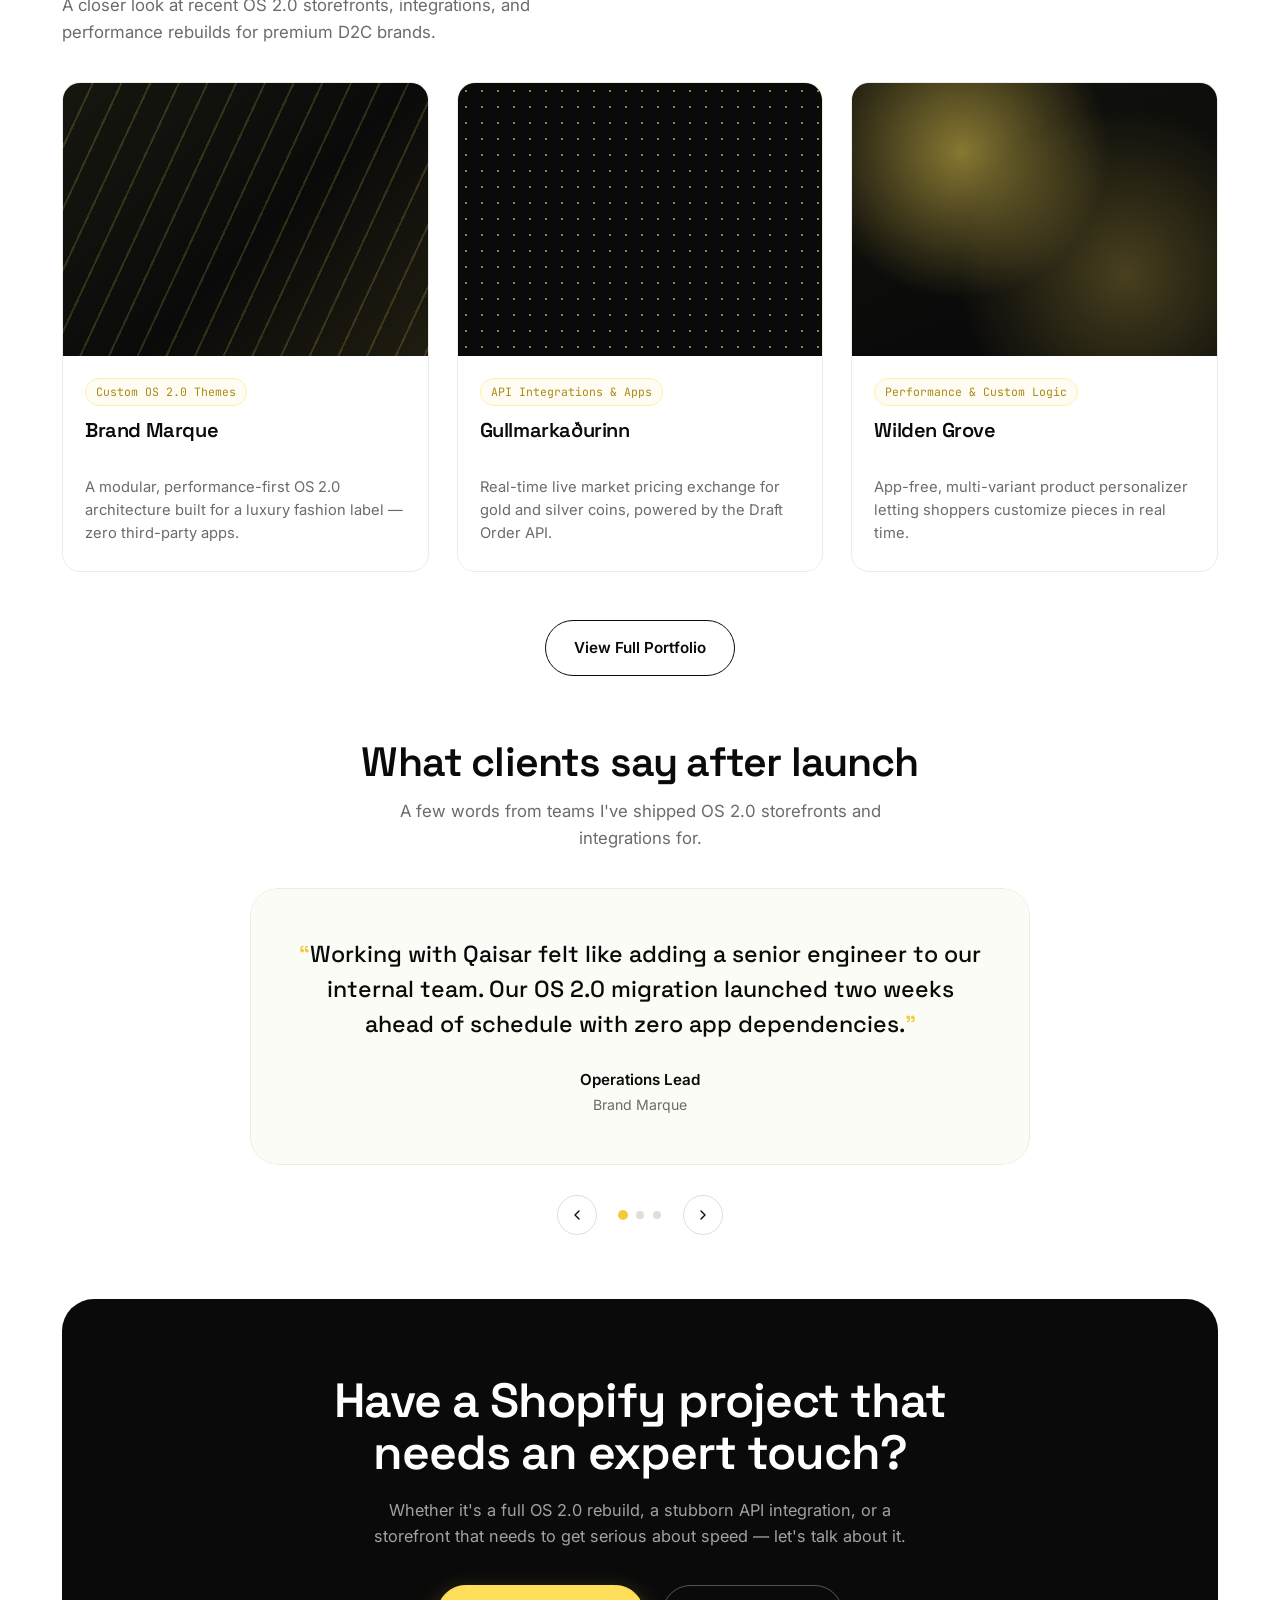
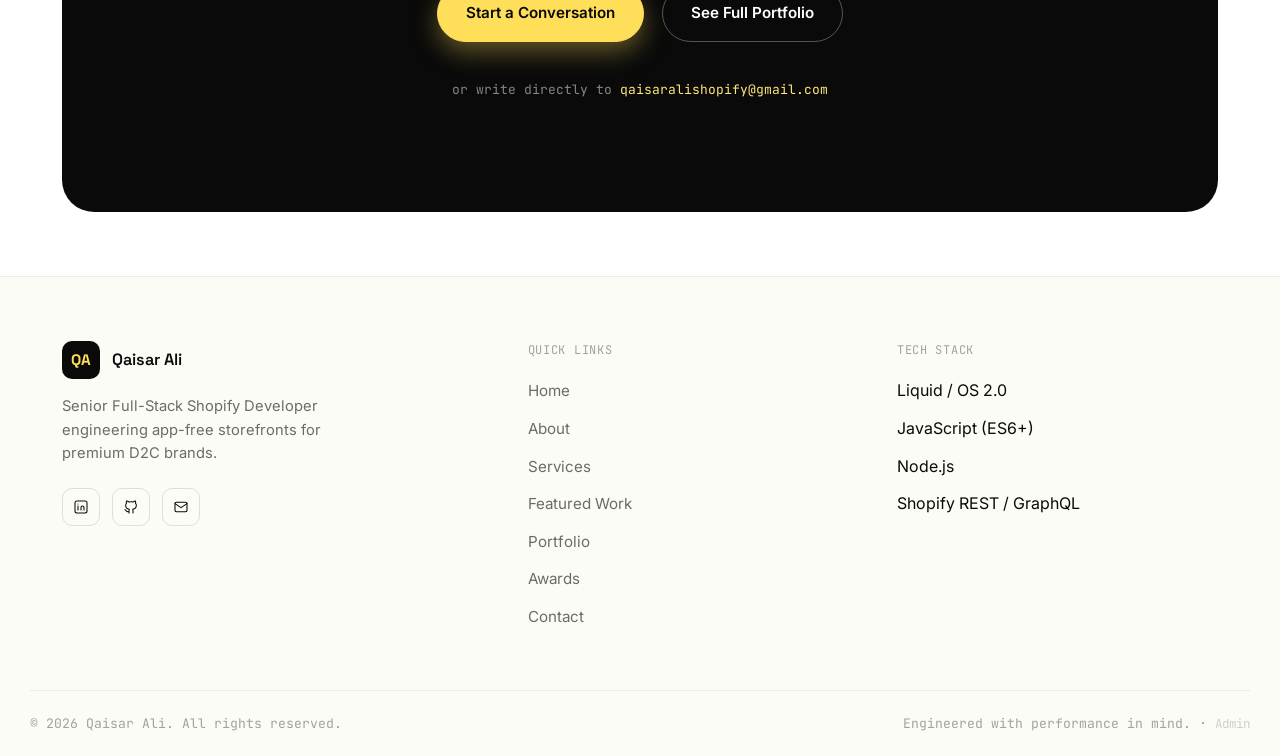
==== commit f70b43c0: "Update index.html" ====
--- a/qaisaraliportfolio (4)/index.html
+++ b/qaisaraliportfolio (4)/index.html
@@ -217,7 +217,7 @@
   </section>
 
   <!-- ============ PARTNERS MARQUEE ============ -->
-  <!-- <section class="partners reveal" id="partners">
+   <section class="partners reveal" id="partners" style="display:none;">
     <div class="container">
       <div class="partners__head">
       </div>
@@ -239,7 +239,7 @@
         <span class="marquee__item">Lumen Group</span>
       </div>
     </div>
-  </section> -->
+  </section> 
 
   <!-- ============ CLOSING CTA ============ -->
   <section class="cta-final reveal" id="contact-cta">
